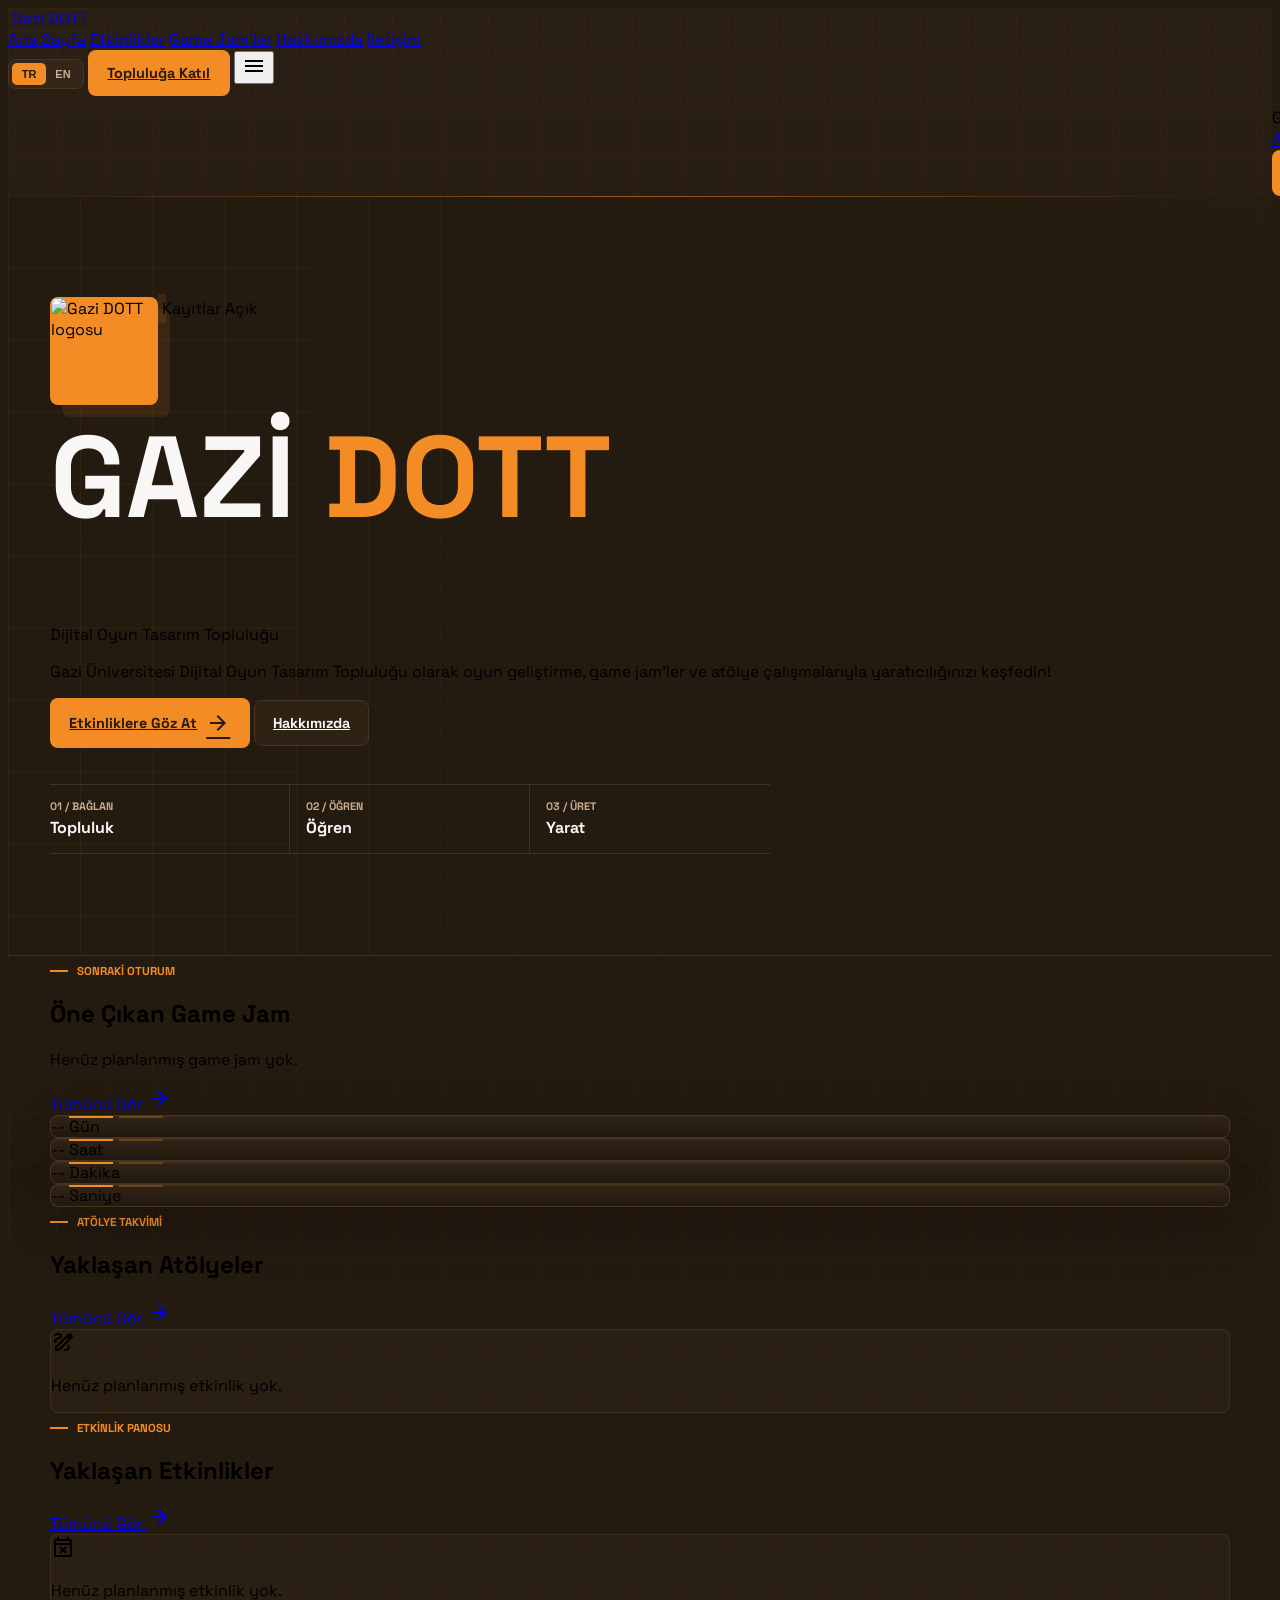
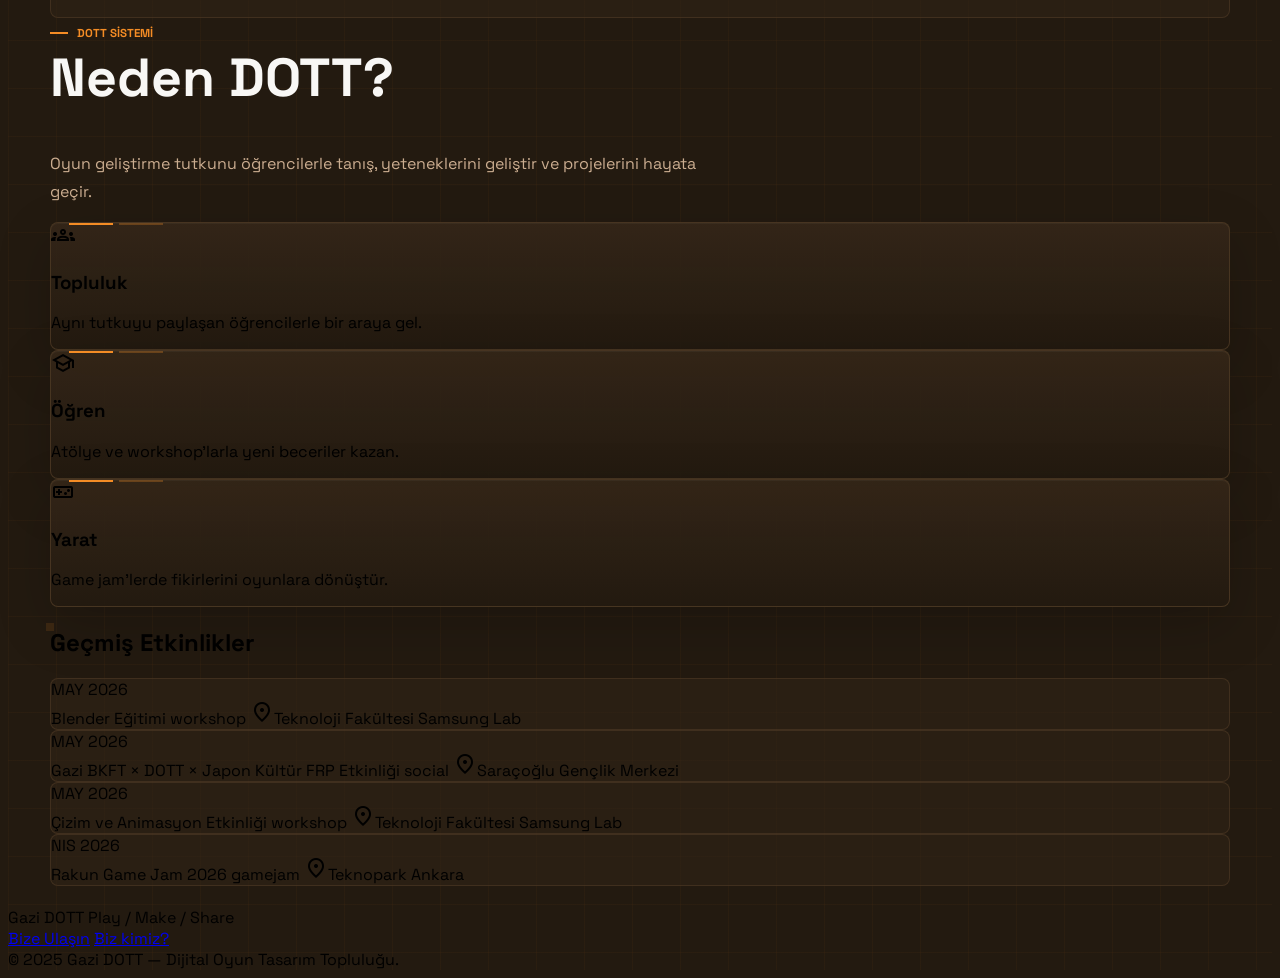
==== index.html @ a608ddb2 "Site tasarımını ve etkinlik yönetimini güncelle" ====
<!DOCTYPE html>
<html class="dark" lang="tr">

<head>
    <meta charset="utf-8" />
    <meta content="width=device-width, initial-scale=1.0" name="viewport" />
    <title>Gazi DOTT - Dijital Oyun Tasarımı Topluluğu</title>
    <meta name="description"
        content="Gazi Üniversitesi Dijital Oyun Tasarımı Topluluğu (DOTT) - Oyun geliştirme, game jam'ler ve atölye çalışmaları." />
    <link rel="canonical" href="https://gazidott.org/" />
    <script type="application/ld+json">
        {
            "@context": "https://schema.org",
            "@graph": [
                {
                    "@type": "Organization",
                    "@id": "https://gazidott.org/#organization",
                    "name": "Gazi DOTT",
                    "alternateName": "Gazi Üniversitesi Dijital Oyun Tasarımı Topluluğu",
                    "url": "https://gazidott.org/",
                    "logo": "https://gazidott.org/ClubLogo.jpeg",
                    "email": "gazidott@gmail.com",
                    "sameAs": [
                        "https://www.instagram.com/gazidott",
                        "https://www.linkedin.com/company/dottgazi"
                    ]
                },
                {
                    "@type": "WebSite",
                    "@id": "https://gazidott.org/#website",
                    "url": "https://gazidott.org/",
                    "name": "Gazi DOTT",
                    "inLanguage": "tr",
                    "publisher": {
                        "@id": "https://gazidott.org/#organization"
                    }
                }
            ]
        }
    </script>
    <script src="https://cdn.tailwindcss.com?plugins=forms,container-queries"></script>
    <link rel="preconnect" href="https://fonts.googleapis.com">
    <link rel="preconnect" href="https://fonts.gstatic.com" crossorigin>
    <link href="https://fonts.googleapis.com/css2?family=Space+Grotesk:wght@300;400;500;600;700&display=swap"
        rel="stylesheet" />
    <link href="https://fonts.googleapis.com/css2?family=Material+Symbols+Outlined:wght,FILL@100..700,0..1&display=swap"
        rel="stylesheet" />
    <link href="css/style.css" rel="stylesheet" />
    <script src="js/tailwind-config.js"></script>
</head>

<body class="flex min-h-screen flex-col overflow-x-hidden bg-background-dark text-white antialiased">
    <div id="navbar-placeholder"></div>

    <main class="site-main flex-grow">
        <section class="hero-stage" style="--hero-image: url('https://images.unsplash.com/photo-1550745165-9bc0b252726f?w=2070&q=85');">
            <div class="section-shell py-14 sm:py-20">
                <div class="max-w-5xl">
                    <div class="animate-fade-in-up flex items-center gap-5">
                        <span class="hero-mark">
                            <img src="ClubLogo.jpeg" alt="Gazi DOTT logosu" />
                        </span>
                        <span class="inline-flex items-center gap-2 rounded-lg border border-primary/30 bg-background-dark/70 px-3 py-2 text-xs font-bold text-primary backdrop-blur">
                            <span class="signal-dot" aria-hidden="true"></span>
                            <span data-i18n="home.hero.badge">Kayıtlar Açık</span>
                        </span>
                    </div>

                    <h1 class="hero-title animate-fade-in-up-delay-1">GAZİ <span>DOTT</span></h1>

                    <div class="mt-7 max-w-2xl animate-fade-in-up-delay-2">
                        <p class="text-sm font-bold uppercase text-primary sm:text-base">
                            <span data-i18n="home.hero.title">Dijital Oyun Tasarımı</span>
                            <span data-i18n="home.hero.subtitle">Topluluğu</span>
                        </p>
                        <p class="mt-3 text-base leading-7 text-text-muted sm:text-lg" data-i18n="home.hero.description">
                            Gazi Üniversitesi Dijital Oyun Tasarımı Topluluğu olarak oyun geliştirme, game jam'ler ve atölye çalışmalarıyla yaratıcılığınızı keşfedin!
                        </p>
                    </div>

                    <div class="mt-8 flex flex-col gap-3 animate-fade-in-up-delay-3 sm:flex-row">
                        <a href="events.html" class="command-button command-button-primary w-full sm:w-auto">
                            <span data-i18n="home.hero.cta">Etkinliklere Göz At</span>
                            <span class="material-symbols-outlined text-[18px]">arrow_forward</span>
                        </a>
                        <a href="about.html" class="command-button command-button-secondary w-full sm:w-auto"
                            data-i18n="home.hero.cta2">Hakkımızda</a>
                    </div>

                    <div class="metric-strip animate-fade-in-up-delay-3" aria-label="Topluluk odakları">
                        <div class="metric-item">
                            <span class="metric-label" data-i18n="label.connect">01 / Bağlan</span>
                            <span class="metric-value" data-i18n="home.reason.community">Topluluk</span>
                        </div>
                        <div class="metric-item">
                            <span class="metric-label" data-i18n="label.learn">02 / Öğren</span>
                            <span class="metric-value" data-i18n="home.reason.learn">Öğren</span>
                        </div>
                        <div class="metric-item">
                            <span class="metric-label" data-i18n="label.build">03 / Üret</span>
                            <span class="metric-value" data-i18n="home.reason.create">Yarat</span>
                        </div>
                    </div>
                </div>
            </div>
        </section>

        <section class="border-b border-border-dark bg-card-dark/20 py-14 sm:py-16">
            <div class="section-shell grid gap-9 lg:grid-cols-[minmax(0,0.8fr)_minmax(420px,1.2fr)] lg:items-center">
                <div>
                    <span class="section-kicker" data-i18n="label.nextSession">Sonraki Oturum</span>
                    <h2 class="mt-3 text-2xl font-bold text-white sm:text-3xl" data-i18n="home.featuredJam">Öne Çıkan Game Jam</h2>
                    <p id="countdown-title" class="mt-4 text-base font-bold text-primary"></p>
                    <p id="countdown-desc" class="mt-2 max-w-lg text-sm leading-6 text-text-muted"></p>
                    <a href="gamejams.html" class="mt-6 inline-flex items-center gap-2 text-sm font-bold text-primary transition-colors hover:text-white">
                        <span data-i18n="home.viewAll">Tümünü Gör</span>
                        <span class="material-symbols-outlined text-[17px]">arrow_forward</span>
                    </a>
                </div>

                <div id="countdown-timer" class="grid grid-cols-4 gap-2 sm:gap-3" aria-label="Game jam geri sayımı">
                    <div class="hud-panel countdown-glow flex aspect-square min-w-0 flex-col items-center justify-center p-2">
                        <span id="countdown-days" class="font-display text-2xl font-bold text-white sm:text-4xl">--</span>
                        <span class="mt-1 text-[9px] font-bold uppercase text-text-muted sm:text-xs" data-i18n="gamejams.days">Gün</span>
                    </div>
                    <div class="hud-panel countdown-glow flex aspect-square min-w-0 flex-col items-center justify-center p-2">
                        <span id="countdown-hours" class="font-display text-2xl font-bold text-white sm:text-4xl">--</span>
                        <span class="mt-1 text-[9px] font-bold uppercase text-text-muted sm:text-xs" data-i18n="gamejams.hours">Saat</span>
                    </div>
                    <div class="hud-panel countdown-glow flex aspect-square min-w-0 flex-col items-center justify-center p-2">
                        <span id="countdown-minutes" class="font-display text-2xl font-bold text-white sm:text-4xl">--</span>
                        <span class="mt-1 text-[9px] font-bold uppercase text-text-muted sm:text-xs" data-i18n="gamejams.minutes">Dakika</span>
                    </div>
                    <div class="hud-panel countdown-glow flex aspect-square min-w-0 flex-col items-center justify-center p-2">
                        <span id="countdown-seconds" class="font-display text-2xl font-bold text-primary sm:text-4xl">--</span>
                        <span class="mt-1 text-[9px] font-bold uppercase text-primary sm:text-xs" data-i18n="gamejams.seconds">Saniye</span>
                    </div>
                </div>
            </div>
        </section>

        <section class="py-16 sm:py-20">
            <div class="section-shell">
                <div class="mb-8 flex items-end justify-between gap-5">
                    <div>
                        <span class="section-kicker" data-i18n="label.workshopQueue">Atölye Takvimi</span>
                        <h2 class="mt-2 text-2xl font-bold text-white sm:text-3xl" data-i18n="home.upcomingWorkshops">Yaklaşan Atölyeler</h2>
                    </div>
                    <a href="events.html" class="hidden items-center gap-1 text-sm font-bold text-primary transition-colors hover:text-white sm:inline-flex">
                        <span data-i18n="home.viewAll">Tümünü Gör</span>
                        <span class="material-symbols-outlined text-[17px]">arrow_forward</span>
                    </a>
                </div>
                <div id="home-workshops" class="grid grid-cols-1 gap-5 lg:grid-cols-2"></div>
            </div>
        </section>

        <section class="border-y border-border-dark bg-card-dark/15 py-16 sm:py-20">
            <div class="section-shell">
                <div class="mb-8 flex items-end justify-between gap-5">
                    <div>
                        <span class="section-kicker" data-i18n="label.eventBoard">Etkinlik Panosu</span>
                        <h2 class="mt-2 text-2xl font-bold text-white sm:text-3xl" data-i18n="home.upcomingEvents">Yaklaşan Etkinlikler</h2>
                    </div>
                    <a href="events.html" class="hidden items-center gap-1 text-sm font-bold text-primary transition-colors hover:text-white sm:inline-flex">
                        <span data-i18n="home.viewAll">Tümünü Gör</span>
                        <span class="material-symbols-outlined text-[17px]">arrow_forward</span>
                    </a>
                </div>
                <div id="home-events" class="grid grid-cols-1 gap-5 md:grid-cols-2 lg:grid-cols-3"></div>
            </div>
        </section>

        <section class="py-16 sm:py-24">
            <div class="section-shell grid gap-10 lg:grid-cols-[minmax(260px,0.72fr)_minmax(0,1.28fr)] lg:items-start">
                <div class="lg:sticky lg:top-28">
                    <span class="section-kicker" data-i18n="label.dottProtocol">DOTT Sistemi</span>
                    <h2 class="section-title" data-i18n="home.whyJoin">Neden DOTT?</h2>
                    <p class="section-copy" data-i18n="home.whyJoin.desc">Oyun geliştirme tutkunu öğrencilerle tanış, yeteneklerini geliştir ve projelerini hayata geçir.</p>
                </div>

                <div class="grid gap-4">
                    <article class="hud-panel card-hover grid gap-5 p-6 sm:grid-cols-[54px_1fr] sm:items-start">
                        <span class="grid h-[54px] w-[54px] place-items-center rounded-lg border border-primary/25 bg-primary/10 text-primary">
                            <span class="material-symbols-outlined text-[27px]">groups</span>
                        </span>
                        <div>
                            <h3 class="text-lg font-bold text-white" data-i18n="home.reason.community">Topluluk</h3>
                            <p class="mt-2 text-sm leading-6 text-text-muted" data-i18n="home.reason.communityDesc">Aynı tutkuyu paylaşan öğrencilerle bir araya gel.</p>
                        </div>
                    </article>
                    <article class="hud-panel card-hover grid gap-5 p-6 sm:grid-cols-[54px_1fr] sm:items-start">
                        <span class="grid h-[54px] w-[54px] place-items-center rounded-lg border border-primary/25 bg-primary/10 text-primary">
                            <span class="material-symbols-outlined text-[27px]">school</span>
                        </span>
                        <div>
                            <h3 class="text-lg font-bold text-white" data-i18n="home.reason.learn">Öğren</h3>
                            <p class="mt-2 text-sm leading-6 text-text-muted" data-i18n="home.reason.learnDesc">Atölye ve workshop'larla yeni beceriler kazan.</p>
                        </div>
                    </article>
                    <article class="hud-panel card-hover grid gap-5 p-6 sm:grid-cols-[54px_1fr] sm:items-start">
                        <span class="grid h-[54px] w-[54px] place-items-center rounded-lg border border-primary/25 bg-primary/10 text-primary">
                            <span class="material-symbols-outlined text-[27px]">videogame_asset</span>
                        </span>
                        <div>
                            <h3 class="text-lg font-bold text-white" data-i18n="home.reason.create">Yarat</h3>
                            <p class="mt-2 text-sm leading-6 text-text-muted" data-i18n="home.reason.createDesc">Game jam'lerde fikirlerini oyunlara dönüştür.</p>
                        </div>
                    </article>
                </div>
            </div>
        </section>

        <section class="border-t border-border-dark py-14 sm:py-16">
            <div class="section-shell">
                <div class="mb-7 flex items-center gap-3">
                    <span class="signal-dot" aria-hidden="true"></span>
                    <h2 class="text-lg font-bold text-text-muted" data-i18n="home.pastEvents">Geçmiş Etkinlikler</h2>
                </div>
                <div id="home-past-events" class="space-y-3"></div>
            </div>
        </section>
    </main>

    <div id="footer-placeholder"></div>

    <script src="js/i18n.js"></script>
    <script src="js/common.js"></script>
    <script src="js/events.js"></script>
    <script src="js/countdown.js"></script>
    <script>
        document.addEventListener('DOMContentLoaded', async () => {
            await renderHomePage();
        });
    </script>
</body>

</html>
---- css/style.css ----
:root {
    --dott-primary: #f48c25;
    --dott-bg: #231a10;
    --dott-card: #342618;
    --dott-border: #493622;
    --dott-muted: #cbad90;
    --dott-light: #f8f7f5;
    --dott-radius: 8px;
}

* {
    box-sizing: border-box;
}

html {
    scroll-behavior: smooth;
    background: var(--dott-bg);
}

body {
    min-height: 100vh;
    overflow-x: hidden;
    font-family: "Space Grotesk", sans-serif;
    background-color: var(--dott-bg);
    background-image:
        linear-gradient(rgba(244, 140, 37, 0.035) 1px, transparent 1px),
        linear-gradient(90deg, rgba(244, 140, 37, 0.035) 1px, transparent 1px),
        linear-gradient(180deg, rgba(52, 38, 24, 0.42), rgba(35, 26, 16, 0.96) 34rem);
    background-size: 48px 48px, 48px 48px, 100% 100%;
}

body::before {
    position: fixed;
    inset: 0;
    z-index: -1;
    pointer-events: none;
    content: "";
    background-image: linear-gradient(rgba(248, 247, 245, 0.012) 50%, transparent 50%);
    background-size: 100% 4px;
}

::selection {
    color: var(--dott-bg);
    background: var(--dott-primary);
}

::-webkit-scrollbar {
    width: 8px;
}

::-webkit-scrollbar-track {
    background: var(--dott-bg);
}

::-webkit-scrollbar-thumb {
    background: var(--dott-border);
    border: 2px solid var(--dott-bg);
    border-radius: 4px;
}

::-webkit-scrollbar-thumb:hover {
    background: var(--dott-primary);
}

:where(a, button, input, textarea, select):focus-visible {
    outline: 2px solid var(--dott-primary);
    outline-offset: 3px;
}

/* Tailwind's larger radius utilities are normalized to the project geometry. */
.rounded-xl,
.rounded-2xl,
.rounded-3xl {
    border-radius: var(--dott-radius) !important;
}

.site-main {
    position: relative;
    isolation: isolate;
}

.site-main::before {
    position: absolute;
    top: 0;
    left: 50%;
    z-index: -1;
    width: min(100%, 1180px);
    height: 1px;
    content: "";
    background: linear-gradient(90deg, transparent, rgba(244, 140, 37, 0.55), transparent);
    transform: translateX(-50%);
}

.hud-panel {
    position: relative;
    overflow: hidden;
    border: 1px solid rgba(73, 54, 34, 0.95);
    border-radius: var(--dott-radius);
    background: linear-gradient(180deg, rgba(52, 38, 24, 0.94), rgba(35, 26, 16, 0.9));
    box-shadow: inset 0 1px rgba(248, 247, 245, 0.035), 0 18px 55px rgba(0, 0, 0, 0.18);
}

.hud-panel::before {
    position: absolute;
    top: 0;
    left: 18px;
    width: 44px;
    height: 2px;
    content: "";
    background: var(--dott-primary);
    box-shadow: 50px 0 rgba(244, 140, 37, 0.28);
}

.hud-panel-muted {
    border: 1px solid rgba(73, 54, 34, 0.75);
    border-radius: var(--dott-radius);
    background: rgba(52, 38, 24, 0.46);
}

.section-shell {
    width: min(100% - 2rem, 1180px);
    margin-inline: auto;
}

.section-kicker {
    display: inline-flex;
    align-items: center;
    gap: 0.55rem;
    color: var(--dott-primary);
    font-size: 0.72rem;
    font-weight: 700;
    letter-spacing: 0;
    text-transform: uppercase;
}

.section-kicker::before {
    width: 18px;
    height: 2px;
    content: "";
    background: currentColor;
}

.section-title {
    max-width: 780px;
    margin-top: 0.65rem;
    color: var(--dott-light);
    font-size: clamp(1.85rem, 5vw, 3.35rem);
    font-weight: 800;
    line-height: 1.02;
    letter-spacing: 0;
}

.section-copy {
    max-width: 660px;
    margin-top: 1rem;
    color: var(--dott-muted);
    font-size: 1rem;
    line-height: 1.75;
}

.page-hero {
    position: relative;
    overflow: hidden;
    border-bottom: 1px solid rgba(73, 54, 34, 0.8);
}

.page-hero::after {
    position: absolute;
    right: max(1rem, calc((100vw - 1180px) / 2));
    bottom: 0;
    width: min(34vw, 390px);
    height: 1px;
    content: "";
    background: var(--dott-primary);
}

.hero-stage {
    position: relative;
    min-height: min(760px, calc(100vh - 72px));
    display: grid;
    align-items: center;
    overflow: hidden;
    border-bottom: 1px solid rgba(73, 54, 34, 0.8);
}

.hero-stage::before {
    position: absolute;
    inset: 0;
    z-index: -2;
    content: "";
    background:
        linear-gradient(90deg, rgba(35, 26, 16, 0.98) 0%, rgba(35, 26, 16, 0.86) 48%, rgba(35, 26, 16, 0.48) 100%),
        var(--hero-image, none) center 38% / cover no-repeat;
}

.hero-stage::after {
    position: absolute;
    inset: 0;
    z-index: -1;
    pointer-events: none;
    content: "";
    background:
        linear-gradient(90deg, rgba(244, 140, 37, 0.075) 1px, transparent 1px),
        linear-gradient(rgba(244, 140, 37, 0.075) 1px, transparent 1px);
    background-size: 72px 72px;
    -webkit-mask-image: linear-gradient(90deg, black, transparent 80%);
    mask-image: linear-gradient(90deg, black, transparent 80%);
}

.hero-mark {
    display: inline-grid;
    width: clamp(72px, 9vw, 108px);
    aspect-ratio: 1;
    place-items: center;
    overflow: hidden;
    border: 1px solid rgba(244, 140, 37, 0.5);
    border-radius: var(--dott-radius);
    background: var(--dott-primary);
    box-shadow: 12px 12px 0 rgba(244, 140, 37, 0.11);
}

.hero-mark img {
    width: 100%;
    height: 100%;
    object-fit: cover;
}

.hero-title {
    max-width: 920px;
    margin-top: 1.35rem;
    color: var(--dott-light);
    font-size: clamp(3rem, 9vw, 7.7rem);
    font-weight: 800;
    line-height: 0.88;
    letter-spacing: 0;
}

.hero-title span {
    color: var(--dott-primary);
}

.command-button {
    display: inline-flex;
    min-height: 46px;
    align-items: center;
    justify-content: center;
    gap: 0.55rem;
    padding: 0.75rem 1.15rem;
    border: 1px solid transparent;
    border-radius: var(--dott-radius);
    font-size: 0.9rem;
    font-weight: 700;
    transition: transform 180ms ease, border-color 180ms ease, color 180ms ease, background-color 180ms ease;
}

.command-button:hover {
    transform: translateY(-2px);
}

.command-button-primary {
    color: var(--dott-bg);
    background: var(--dott-primary);
}

.command-button-primary:hover {
    background: var(--dott-light);
}

.command-button-secondary {
    color: var(--dott-light);
    border-color: var(--dott-border);
    background: rgba(52, 38, 24, 0.72);
}

.command-button-secondary:hover {
    color: var(--dott-primary);
    border-color: rgba(244, 140, 37, 0.52);
}

.signal-dot {
    width: 7px;
    height: 7px;
    flex: 0 0 auto;
    border-radius: 999px;
    background: var(--dott-primary);
    box-shadow: 0 0 0 4px rgba(244, 140, 37, 0.12);
}

.metric-strip {
    display: grid;
    max-width: 720px;
    grid-template-columns: repeat(3, minmax(0, 1fr));
    margin-top: 2.25rem;
    border-block: 1px solid rgba(73, 54, 34, 0.88);
}

.metric-item {
    min-width: 0;
    padding: 0.9rem 1rem;
    border-right: 1px solid rgba(73, 54, 34, 0.88);
}

.metric-item:first-child {
    padding-left: 0;
}

.metric-item:last-child {
    border-right: 0;
}

.metric-label {
    display: block;
    color: var(--dott-muted);
    font-size: 0.68rem;
    font-weight: 700;
    text-transform: uppercase;
}

.metric-value {
    display: block;
    margin-top: 0.25rem;
    overflow-wrap: anywhere;
    color: var(--dott-light);
    font-size: clamp(0.84rem, 2vw, 1rem);
    font-weight: 700;
}

.card-hover {
    transition: transform 220ms ease, box-shadow 220ms ease, border-color 220ms ease;
}

.card-hover:hover {
    border-color: rgba(244, 140, 37, 0.55);
    box-shadow: inset 0 1px rgba(248, 247, 245, 0.04), 0 24px 62px rgba(0, 0, 0, 0.28);
    transform: translateY(-5px);
}

.image-zoom img {
    transition: transform 500ms cubic-bezier(0.2, 0.7, 0.2, 1);
}

.image-zoom:hover img {
    transform: scale(1.045);
}

@keyframes fadeInUp {
    from {
        opacity: 0;
        transform: translateY(18px);
    }
    to {
        opacity: 1;
        transform: translateY(0);
    }
}

.animate-fade-in-up {
    animation: fadeInUp 650ms cubic-bezier(0.2, 0.7, 0.2, 1) both;
}

.animate-fade-in-up-delay-1 {
    animation: fadeInUp 650ms 100ms cubic-bezier(0.2, 0.7, 0.2, 1) both;
}

.animate-fade-in-up-delay-2 {
    animation: fadeInUp 650ms 200ms cubic-bezier(0.2, 0.7, 0.2, 1) both;
}

.animate-fade-in-up-delay-3 {
    animation: fadeInUp 650ms 300ms cubic-bezier(0.2, 0.7, 0.2, 1) both;
}

@keyframes pulseGlow {
    0%, 100% {
        box-shadow: 0 0 0 1px rgba(244, 140, 37, 0.18), 0 0 8px rgba(244, 140, 37, 0.1);
    }
    50% {
        box-shadow: 0 0 0 1px rgba(244, 140, 37, 0.42), 0 0 24px rgba(244, 140, 37, 0.22);
    }
}

.countdown-glow {
    animation: pulseGlow 2.4s ease-in-out infinite;
}

#mobile-menu-overlay {
    transition: opacity 220ms ease;
}

#mobile-menu-overlay.hidden {
    opacity: 0;
    pointer-events: none;
}

#mobile-menu-panel {
    transition: transform 280ms cubic-bezier(0.2, 0.7, 0.2, 1);
}

#mobile-menu-panel.translate-x-full {
    transform: translateX(100%);
}

.lang-switch {
    position: relative;
    display: inline-flex;
    align-items: center;
    padding: 3px;
    border: 1px solid var(--dott-border);
    border-radius: var(--dott-radius);
    background: var(--dott-card);
    cursor: pointer;
}

.lang-switch button {
    min-width: 34px;
    padding: 5px 8px;
    border: 0;
    border-radius: 5px;
    color: var(--dott-muted);
    background: transparent;
    font-size: 11px;
    font-weight: 700;
    cursor: pointer;
    transition: color 160ms ease, background-color 160ms ease;
}

.lang-switch button.active {
    color: var(--dott-bg);
    background: var(--dott-primary);
}

.admin-login-overlay {
    backdrop-filter: blur(8px);
}

.toast {
    position: fixed;
    right: 24px;
    bottom: 24px;
    z-index: 9999;
    max-width: calc(100vw - 32px);
    padding: 12px 24px;
    border: 1px solid var(--dott-border);
    border-radius: var(--dott-radius);
    color: white;
    background: var(--dott-card);
    font-size: 14px;
    font-weight: 500;
    opacity: 0;
    transform: translateY(100px);
    transition: opacity 220ms ease, transform 220ms ease;
}

.toast.show {
    opacity: 1;
    transform: translateY(0);
}

.toast.success {
    border-color: #22c55e;
}

.toast.error {
    border-color: #ef4444;
}

.admin-tabs-scroll {
    overflow-x: auto;
    -webkit-overflow-scrolling: touch;
    scrollbar-width: none;
    -ms-overflow-style: none;
}

.admin-tabs-scroll::-webkit-scrollbar,
.no-scrollbar::-webkit-scrollbar {
    display: none;
}

.no-scrollbar {
    scrollbar-width: none;
    -ms-overflow-style: none;
}

@keyframes shimmer {
    0% { background-position: -200% 0; }
    100% { background-position: 200% 0; }
}

.skeleton {
    border-radius: var(--dott-radius);
    background: linear-gradient(90deg, var(--dott-card) 25%, var(--dott-border) 50%, var(--dott-card) 75%);
    background-size: 200% 100%;
    animation: shimmer 1.5s infinite;
}

@media (max-width: 640px) {
    .hero-stage {
        min-height: calc(100svh - 120px);
    }

    .hero-stage::before {
        background:
            linear-gradient(180deg, rgba(35, 26, 16, 0.74), rgba(35, 26, 16, 0.96) 62%),
            var(--hero-image, none) 58% center / cover no-repeat;
    }

    .hero-stage::after {
        -webkit-mask-image: linear-gradient(180deg, black, transparent 72%);
        mask-image: linear-gradient(180deg, black, transparent 72%);
    }

    .hero-title {
        font-size: clamp(2.9rem, 17vw, 5.4rem);
    }

    .metric-item {
        padding-inline: 0.65rem;
    }

    .metric-label {
        font-size: 0.58rem;
    }

    .toast {
        right: auto;
        left: 50%;
        transform: translateX(-50%) translateY(100px);
    }

    .toast.show {
        transform: translateX(-50%) translateY(0);
    }

    button,
    a,
    .filter-btn,
    .admin-tab-btn,
    .category-card {
        -webkit-tap-highlight-color: transparent;
    }
}

@media (prefers-reduced-motion: reduce) {
    html {
        scroll-behavior: auto;
    }

    *,
    *::before,
    *::after {
        scroll-behavior: auto !important;
        animation-delay: 0ms !important;
        animation-duration: 0.01ms !important;
        animation-iteration-count: 1 !important;
        transition-duration: 0.01ms !important;
    }
}
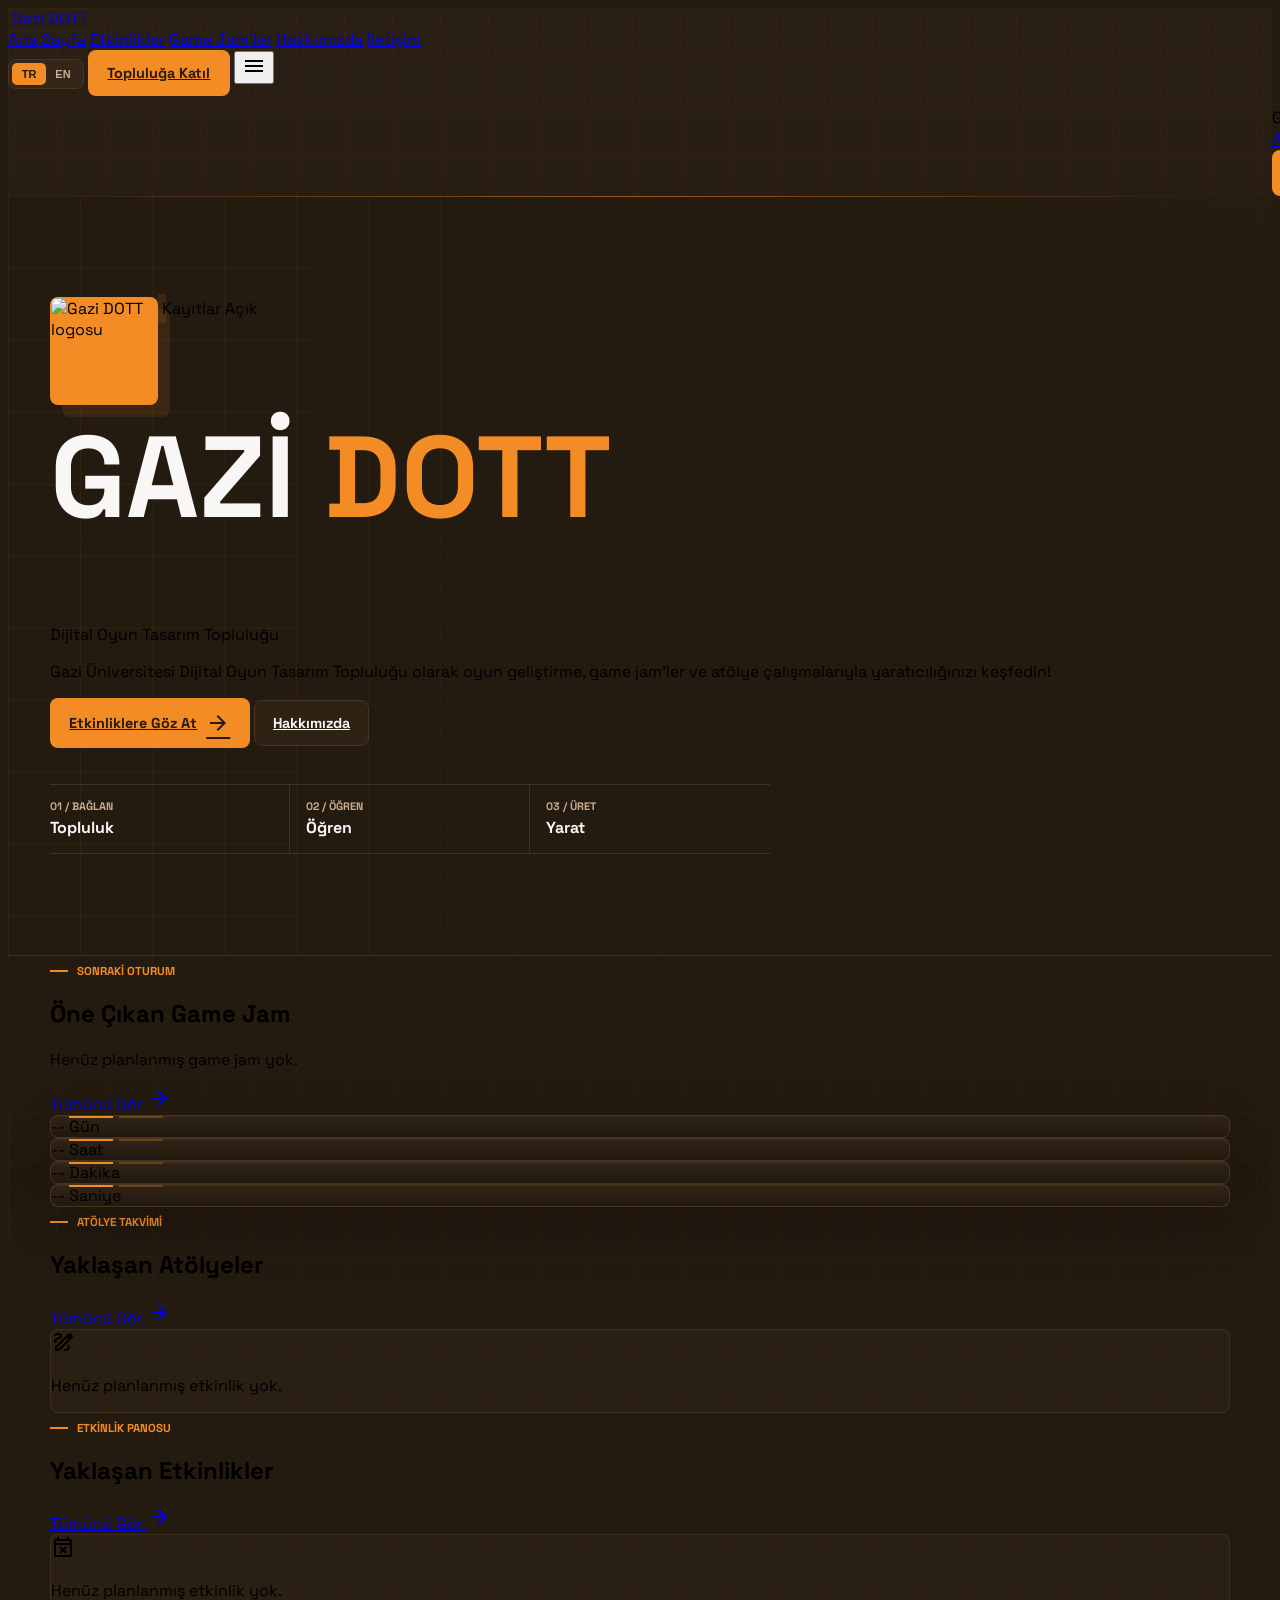
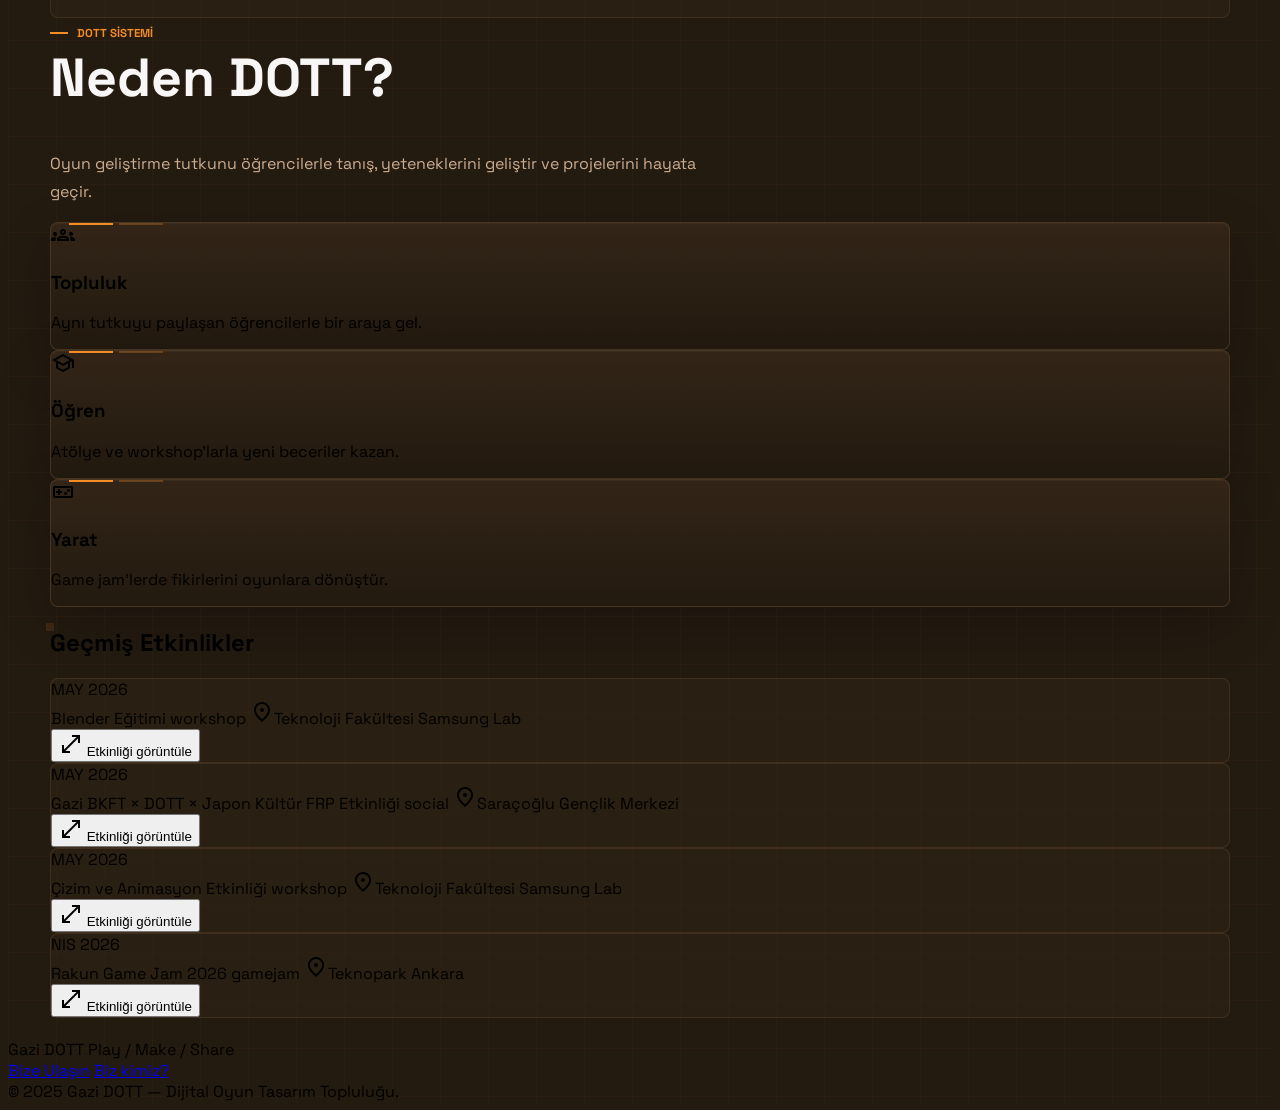
==== commit f3ec24d7: "Site faviconunu ekle" ====
--- a/index.html
+++ b/index.html
@@ -4,6 +4,7 @@
 <head>
     <meta charset="utf-8" />
     <meta content="width=device-width, initial-scale=1.0" name="viewport" />
+    <link rel="icon" type="image/jpeg" sizes="640x640" href="ClubLogo.jpeg" />
     <title>Gazi DOTT - Dijital Oyun Tasarımı Topluluğu</title>
     <meta name="description"
         content="Gazi Üniversitesi Dijital Oyun Tasarımı Topluluğu (DOTT) - Oyun geliştirme, game jam'ler ve atölye çalışmaları." />
--- a/css/style.css
+++ b/css/style.css
@@ -341,6 +341,419 @@
 
 .image-zoom:hover img {
     transform: scale(1.045);
+}
+
+.event-card-trigger {
+    cursor: pointer;
+}
+
+.event-card-trigger:focus-visible {
+    outline: 2px solid var(--dott-primary);
+    outline-offset: 4px;
+}
+
+.event-card-trigger .event-detail-open-button,
+.event-card-trigger a {
+    position: relative;
+    z-index: 2;
+}
+
+body.event-detail-open {
+    overflow: hidden;
+}
+
+.event-detail-modal {
+    position: fixed;
+    inset: 0;
+    z-index: 200;
+    display: grid;
+    place-items: center;
+    padding: 24px;
+    visibility: hidden;
+    opacity: 0;
+    transition: visibility 220ms ease, opacity 220ms ease;
+}
+
+.event-detail-modal[hidden] {
+    display: none;
+}
+
+.event-detail-modal.is-open {
+    visibility: visible;
+    opacity: 1;
+}
+
+.event-detail-backdrop {
+    position: absolute;
+    inset: 0;
+    background: rgba(12, 8, 5, 0.86);
+    backdrop-filter: blur(10px);
+}
+
+.event-detail-dialog {
+    position: relative;
+    width: min(1120px, 100%);
+    height: min(760px, calc(100dvh - 48px));
+    overflow: hidden;
+    border: 1px solid rgba(244, 140, 37, 0.45);
+    border-radius: var(--dott-radius);
+    color: var(--dott-light);
+    background: var(--dott-card);
+    box-shadow: 0 30px 90px rgba(0, 0, 0, 0.58);
+    transform: translateY(18px) scale(0.985);
+    transition: transform 260ms cubic-bezier(0.2, 0.7, 0.2, 1);
+}
+
+.event-detail-modal.is-open .event-detail-dialog {
+    transform: translateY(0) scale(1);
+}
+
+.event-detail-dialog > [data-event-detail-content] {
+    height: 100%;
+}
+
+.event-detail-close {
+    position: absolute;
+    top: 14px;
+    right: 14px;
+    z-index: 4;
+    display: grid;
+    width: 42px;
+    height: 42px;
+    place-items: center;
+    border: 1px solid var(--dott-border);
+    border-radius: var(--dott-radius);
+    color: var(--dott-light);
+    background: rgba(35, 26, 16, 0.94);
+    cursor: pointer;
+    transition: color 160ms ease, border-color 160ms ease, background-color 160ms ease;
+}
+
+.event-detail-close:hover {
+    border-color: var(--dott-primary);
+    color: var(--dott-bg);
+    background: var(--dott-primary);
+}
+
+.event-detail-layout {
+    display: grid;
+    grid-template-columns: minmax(300px, 0.88fr) minmax(420px, 1.12fr);
+    height: 100%;
+}
+
+.event-detail-media {
+    position: relative;
+    display: grid;
+    min-width: 0;
+    height: 100%;
+    margin: 0;
+    padding: 50px 22px 22px;
+    place-items: center;
+    overflow: hidden;
+    border-right: 1px solid var(--dott-border);
+    background: var(--dott-bg);
+}
+
+.event-detail-media::after {
+    position: absolute;
+    inset: 12px;
+    pointer-events: none;
+    border: 1px solid rgba(73, 54, 34, 0.65);
+    border-radius: 5px;
+    content: "";
+}
+
+.event-detail-media figcaption {
+    position: absolute;
+    top: 20px;
+    left: 22px;
+    z-index: 2;
+    color: var(--dott-primary);
+    font-size: 0.68rem;
+    font-weight: 700;
+    letter-spacing: 0;
+    text-transform: uppercase;
+}
+
+.event-detail-media img {
+    position: relative;
+    z-index: 1;
+    display: block;
+    width: 100%;
+    height: 100%;
+    object-fit: contain;
+    object-position: center;
+}
+
+.event-detail-content {
+    min-width: 0;
+    height: 100%;
+    padding: 54px clamp(24px, 4vw, 48px) 42px;
+    overflow-y: auto;
+    overscroll-behavior: contain;
+    scrollbar-gutter: stable;
+}
+
+.event-detail-header {
+    padding-right: 42px;
+}
+
+.event-detail-category {
+    display: flex;
+    margin-bottom: 16px;
+}
+
+.event-detail-header h2 {
+    max-width: 700px;
+    margin: 0;
+    color: var(--dott-light);
+    font-size: clamp(1.65rem, 3.5vw, 2.65rem);
+    font-weight: 800;
+    line-height: 1.08;
+    letter-spacing: 0;
+    overflow-wrap: anywhere;
+}
+
+.event-detail-location {
+    display: flex;
+    align-items: flex-start;
+    gap: 12px;
+    margin-top: 24px;
+    padding-left: 14px;
+    border-left: 2px solid var(--dott-primary);
+}
+
+.event-detail-location > .material-symbols-outlined {
+    margin-top: 2px;
+    color: var(--dott-primary);
+    font-size: 21px;
+}
+
+.event-detail-location div {
+    min-width: 0;
+}
+
+.event-detail-location span:not(.material-symbols-outlined) {
+    display: block;
+    margin-bottom: 3px;
+    color: var(--dott-muted);
+    font-size: 0.68rem;
+    font-weight: 700;
+    text-transform: uppercase;
+}
+
+.event-detail-location strong {
+    display: block;
+    color: var(--dott-light);
+    font-size: 0.9rem;
+    line-height: 1.45;
+    overflow-wrap: anywhere;
+}
+
+.event-detail-section {
+    margin-top: 34px;
+    padding-top: 24px;
+    border-top: 1px solid var(--dott-border);
+}
+
+.event-detail-section-heading {
+    display: flex;
+    align-items: center;
+    gap: 9px;
+    margin-bottom: 17px;
+}
+
+.event-detail-section-heading .material-symbols-outlined {
+    color: var(--dott-primary);
+    font-size: 19px;
+}
+
+.event-detail-section-heading h3 {
+    margin: 0;
+    color: var(--dott-light);
+    font-size: 0.78rem;
+    font-weight: 800;
+    letter-spacing: 0;
+    text-transform: uppercase;
+}
+
+.event-detail-description {
+    margin: 0;
+    color: var(--dott-muted);
+    font-size: 0.96rem;
+    line-height: 1.8;
+}
+
+.event-detail-schedule {
+    border-bottom: 1px solid rgba(73, 54, 34, 0.72);
+}
+
+.event-detail-session {
+    display: grid;
+    grid-template-columns: 38px minmax(0, 1fr) auto;
+    align-items: center;
+    gap: 14px;
+    padding: 14px 0;
+    border-top: 1px solid rgba(73, 54, 34, 0.72);
+}
+
+.event-detail-session-index {
+    display: grid;
+    width: 34px;
+    height: 34px;
+    place-items: center;
+    border: 1px solid var(--dott-border);
+    border-radius: 5px;
+    color: var(--dott-primary);
+    background: var(--dott-bg);
+    font-family: ui-monospace, SFMono-Regular, Menlo, Monaco, Consolas, monospace;
+    font-size: 0.72rem;
+    font-weight: 700;
+}
+
+.event-detail-session-copy {
+    min-width: 0;
+}
+
+.event-detail-session-copy strong,
+.event-detail-session-copy time,
+.event-detail-session-copy span {
+    display: block;
+}
+
+.event-detail-session-copy strong {
+    margin-bottom: 2px;
+    color: var(--dott-light);
+    font-size: 0.87rem;
+}
+
+.event-detail-session-copy time {
+    color: var(--dott-muted);
+    font-size: 0.82rem;
+    line-height: 1.45;
+}
+
+.event-detail-session-copy span {
+    color: rgba(203, 173, 144, 0.68);
+    font-size: 0.72rem;
+    text-transform: capitalize;
+}
+
+.event-detail-session-time {
+    display: inline-flex;
+    align-items: center;
+    gap: 5px;
+    color: var(--dott-primary);
+    font-size: 0.84rem;
+    font-weight: 800;
+}
+
+.event-detail-session-time .material-symbols-outlined {
+    font-size: 17px;
+}
+
+.event-detail-action-list {
+    display: flex;
+    flex-wrap: wrap;
+    gap: 10px;
+}
+
+.event-detail-action {
+    display: inline-flex;
+    min-height: 42px;
+    align-items: center;
+    justify-content: center;
+    gap: 7px;
+    padding: 8px 14px;
+    border: 1px solid var(--dott-primary);
+    border-radius: var(--dott-radius);
+    color: var(--dott-bg);
+    background: var(--dott-primary);
+    font-size: 0.82rem;
+    font-weight: 800;
+    transition: color 160ms ease, background-color 160ms ease;
+}
+
+.event-detail-action:hover {
+    color: var(--dott-primary);
+    background: transparent;
+}
+
+@media (max-width: 800px) {
+    .event-detail-modal {
+        padding: 8px;
+    }
+
+    .event-detail-dialog {
+        width: 100%;
+        height: calc(100dvh - 16px);
+    }
+
+    .event-detail-dialog > [data-event-detail-content] {
+        overflow-y: auto;
+        overscroll-behavior: contain;
+    }
+
+    .event-detail-layout {
+        display: block;
+        height: auto;
+        min-height: 100%;
+    }
+
+    .event-detail-media {
+        display: block;
+        height: auto;
+        padding: 44px 16px 14px;
+        border-right: 0;
+        border-bottom: 1px solid var(--dott-border);
+    }
+
+    .event-detail-media::after {
+        inset: 8px;
+    }
+
+    .event-detail-media figcaption {
+        top: 16px;
+        left: 16px;
+    }
+
+    .event-detail-media img {
+        width: 100%;
+        height: auto;
+        max-height: none;
+    }
+
+    .event-detail-content {
+        height: auto;
+        padding: 28px 20px 32px;
+        overflow: visible;
+        scrollbar-gutter: auto;
+    }
+
+    .event-detail-header {
+        padding-right: 38px;
+    }
+
+    .event-detail-header h2 {
+        font-size: clamp(1.45rem, 7vw, 2rem);
+    }
+}
+
+@media (max-width: 460px) {
+    .event-detail-session {
+        grid-template-columns: 34px minmax(0, 1fr);
+        gap: 11px;
+    }
+
+    .event-detail-session-time {
+        grid-column: 2;
+        margin-top: -5px;
+    }
+
+    .event-detail-action-list,
+    .event-detail-action {
+        width: 100%;
+    }
 }
 
 @keyframes fadeInUp {
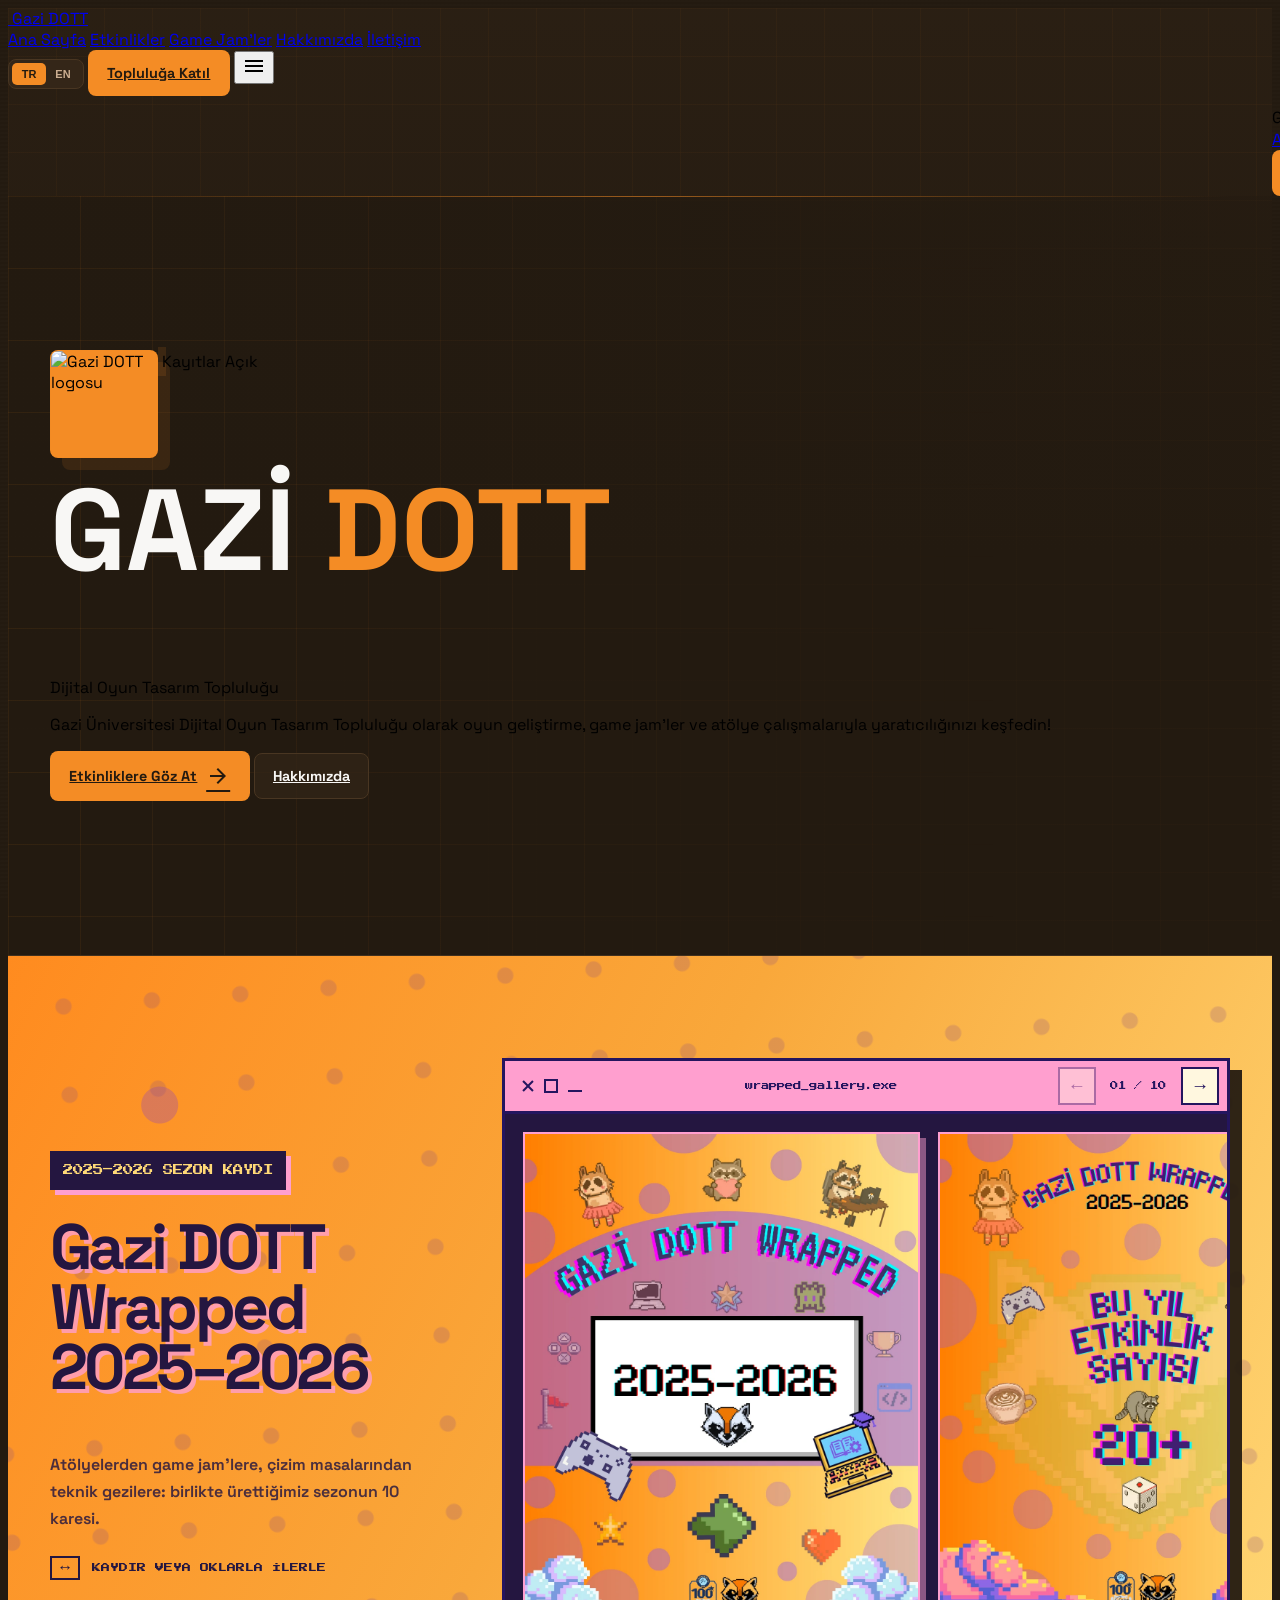
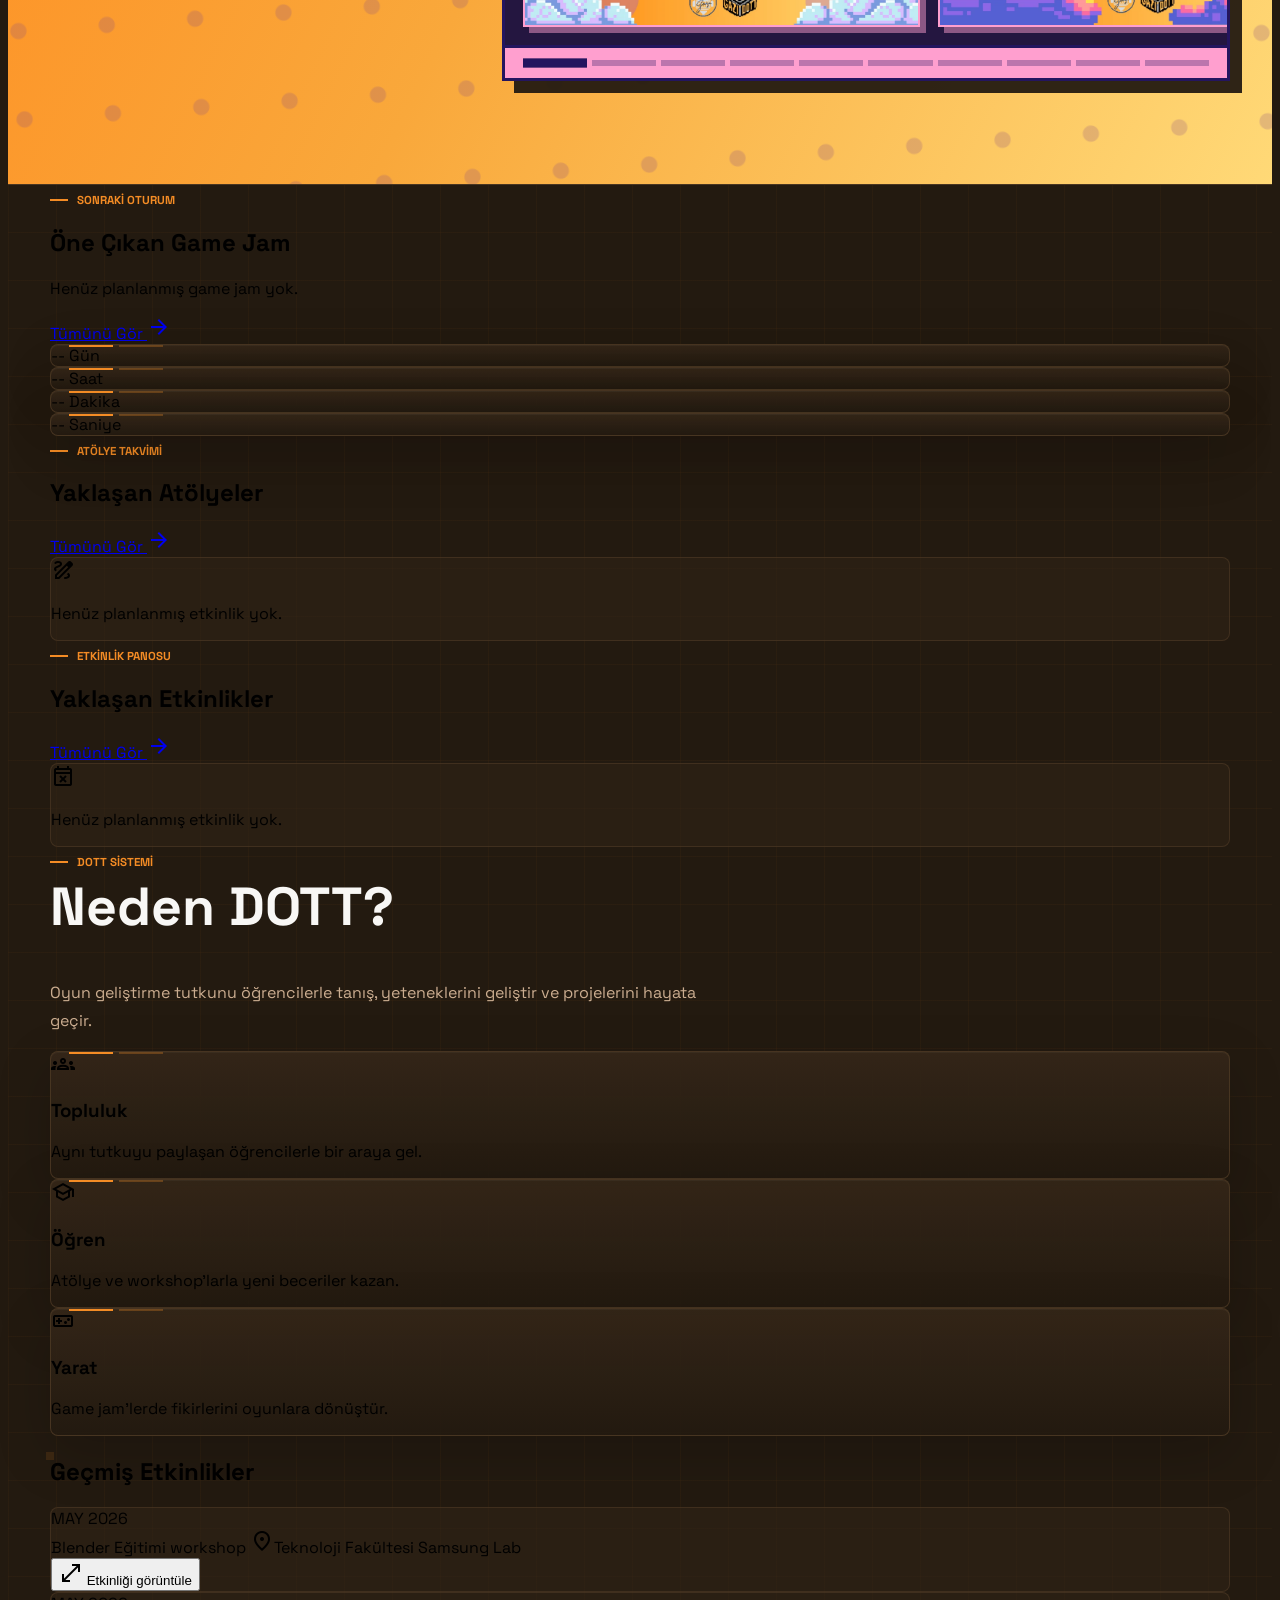
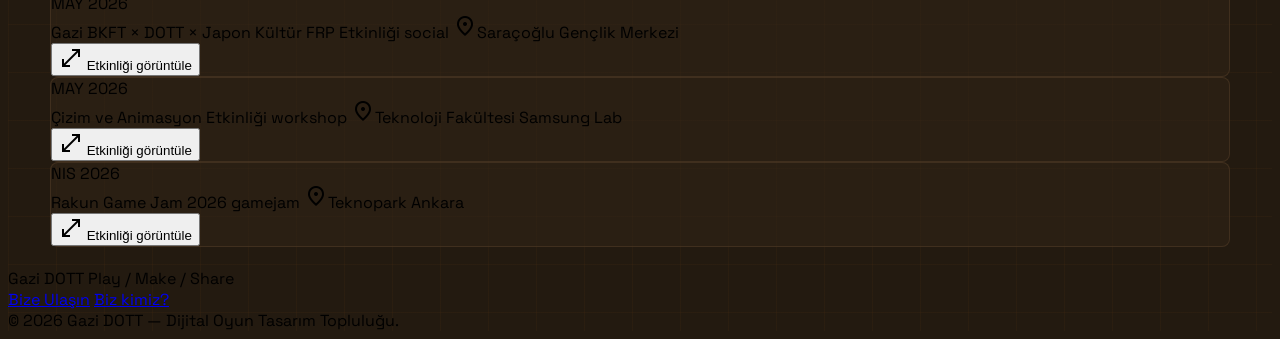
==== commit 17892bf5: "Gazi DOTT Wrapped bölümünü ekle" ====
--- a/index.html
+++ b/index.html
@@ -42,7 +42,7 @@
     <script src="https://cdn.tailwindcss.com?plugins=forms,container-queries"></script>
     <link rel="preconnect" href="https://fonts.googleapis.com">
     <link rel="preconnect" href="https://fonts.gstatic.com" crossorigin>
-    <link href="https://fonts.googleapis.com/css2?family=Space+Grotesk:wght@300;400;500;600;700&display=swap"
+    <link href="https://fonts.googleapis.com/css2?family=Press+Start+2P&family=Space+Grotesk:wght@300;400;500;600;700&display=swap"
         rel="stylesheet" />
     <link href="https://fonts.googleapis.com/css2?family=Material+Symbols+Outlined:wght,FILL@100..700,0..1&display=swap"
         rel="stylesheet" />
@@ -87,20 +87,106 @@
                         <a href="about.html" class="command-button command-button-secondary w-full sm:w-auto"
                             data-i18n="home.hero.cta2">Hakkımızda</a>
                     </div>
-
-                    <div class="metric-strip animate-fade-in-up-delay-3" aria-label="Topluluk odakları">
-                        <div class="metric-item">
-                            <span class="metric-label" data-i18n="label.connect">01 / Bağlan</span>
-                            <span class="metric-value" data-i18n="home.reason.community">Topluluk</span>
-                        </div>
-                        <div class="metric-item">
-                            <span class="metric-label" data-i18n="label.learn">02 / Öğren</span>
-                            <span class="metric-value" data-i18n="home.reason.learn">Öğren</span>
-                        </div>
-                        <div class="metric-item">
-                            <span class="metric-label" data-i18n="label.build">03 / Üret</span>
-                            <span class="metric-value" data-i18n="home.reason.create">Yarat</span>
-                        </div>
+                </div>
+            </div>
+        </section>
+
+        <section class="wrapped-section" aria-labelledby="wrapped-title">
+            <div class="section-shell wrapped-layout">
+                <div class="wrapped-intro">
+                    <span class="wrapped-kicker" data-i18n="home.wrapped.kicker">2025–2026 Sezon Kaydı</span>
+                    <h2 id="wrapped-title" class="wrapped-heading">
+                        <span data-i18n="home.wrapped.name">Gazi DOTT Wrapped</span>
+                        <span class="wrapped-year">2025–2026</span>
+                    </h2>
+                    <p class="wrapped-description" data-i18n="home.wrapped.description">Atölyelerden game jam'lere, çizim masalarından teknik gezilere: birlikte ürettiğimiz sezonun 10 karesi.</p>
+                    <p class="wrapped-hint">
+                        <span class="wrapped-hint-icon" aria-hidden="true">↔</span>
+                        <span data-i18n="home.wrapped.hint">Kaydır veya oklarla ilerle</span>
+                    </p>
+                </div>
+
+                <div class="wrapped-window">
+                    <div class="wrapped-window-bar">
+                        <div class="wrapped-window-icons" aria-hidden="true">
+                            <span class="wrapped-window-icon wrapped-window-close"></span>
+                            <span class="wrapped-window-icon wrapped-window-maximize"></span>
+                            <span class="wrapped-window-icon wrapped-window-minimize"></span>
+                        </div>
+                        <span class="wrapped-window-title">wrapped_gallery.exe</span>
+                        <div class="wrapped-controls">
+                            <button id="wrapped-prev" class="wrapped-control" type="button"
+                                aria-controls="wrapped-carousel" aria-label="Önceki görsel"
+                                data-i18n-aria-label="home.wrapped.previous">
+                                <span aria-hidden="true">←</span>
+                            </button>
+                            <output id="wrapped-counter" class="wrapped-counter" aria-live="polite">01 / 10</output>
+                            <button id="wrapped-next" class="wrapped-control" type="button"
+                                aria-controls="wrapped-carousel" aria-label="Sonraki görsel"
+                                data-i18n-aria-label="home.wrapped.next">
+                                <span aria-hidden="true">→</span>
+                            </button>
+                        </div>
+                    </div>
+
+                    <ol id="wrapped-carousel" class="wrapped-carousel" tabindex="0" role="region"
+                        aria-roledescription="carousel"
+                        aria-label="Gazi DOTT 2025–2026 sezon özeti galerisi"
+                        data-i18n-aria-label="home.wrapped.galleryLabel">
+                        <li class="wrapped-slide" aria-label="1 / 10">
+                            <img src="assets/wrapped-2025-2026/1.webp" width="1080" height="1350" loading="lazy" decoding="async"
+                                alt="Gazi DOTT Wrapped 2025–2026 kapak görseli" />
+                        </li>
+                        <li class="wrapped-slide" aria-label="2 / 10">
+                            <img src="assets/wrapped-2025-2026/2.webp" width="1080" height="1350" loading="lazy" decoding="async"
+                                alt="Bir yılda 20'den fazla etkinlik düzenlendiğini anlatan Wrapped görseli" />
+                        </li>
+                        <li class="wrapped-slide" aria-label="3 / 10">
+                            <img src="assets/wrapped-2025-2026/3.webp" width="1080" height="1350" loading="lazy" decoding="async"
+                                alt="En yüksek katılımlı Rakun Jam etkinliğinin fotoğrafları" />
+                        </li>
+                        <li class="wrapped-slide" aria-label="4 / 10">
+                            <img src="assets/wrapped-2025-2026/4.webp" width="1080" height="1350" loading="lazy" decoding="async"
+                                alt="Tea and Talk etkinliklerinden topluluk fotoğrafları" />
+                        </li>
+                        <li class="wrapped-slide" aria-label="5 / 10">
+                            <img src="assets/wrapped-2025-2026/5.webp" width="1080" height="1350" loading="lazy" decoding="async"
+                                alt="Draw and Talk etkinliğinden çizim ve topluluk fotoğrafları" />
+                        </li>
+                        <li class="wrapped-slide" aria-label="6 / 10">
+                            <img src="assets/wrapped-2025-2026/6.webp" width="1080" height="1350" loading="lazy" decoding="async"
+                                alt="Godot, Unity ve Blender eğitimlerinden fotoğraflar" />
+                        </li>
+                        <li class="wrapped-slide" aria-label="7 / 10">
+                            <img src="assets/wrapped-2025-2026/7.webp" width="1080" height="1350" loading="lazy" decoding="async"
+                                alt="Çizim ve animasyon etkinliğinden eğitim fotoğrafları" />
+                        </li>
+                        <li class="wrapped-slide" aria-label="8 / 10">
+                            <img src="assets/wrapped-2025-2026/8.webp" width="1080" height="1350" loading="lazy" decoding="async"
+                                alt="TaleWorlds teknik gezisinden topluluk fotoğrafı" />
+                        </li>
+                        <li class="wrapped-slide" aria-label="9 / 10">
+                            <img src="assets/wrapped-2025-2026/9.webp" width="1080" height="1350" loading="lazy" decoding="async"
+                                alt="Kutu oyunu etkinliklerinden topluluk fotoğrafları" />
+                        </li>
+                        <li class="wrapped-slide" aria-label="10 / 10">
+                            <img src="assets/wrapped-2025-2026/10.webp" width="1080" height="1350" loading="lazy" decoding="async"
+                                alt="Yıl sonu mesajı ve gelecek online etkinlik duyurusu" />
+                        </li>
+                    </ol>
+
+                    <div class="wrapped-progress" role="group" aria-label="Görsel seçimi"
+                        data-i18n-aria-label="home.wrapped.paginationLabel">
+                        <button class="is-active" type="button" aria-label="1 / 10" aria-current="true"></button>
+                        <button type="button" aria-label="2 / 10"></button>
+                        <button type="button" aria-label="3 / 10"></button>
+                        <button type="button" aria-label="4 / 10"></button>
+                        <button type="button" aria-label="5 / 10"></button>
+                        <button type="button" aria-label="6 / 10"></button>
+                        <button type="button" aria-label="7 / 10"></button>
+                        <button type="button" aria-label="8 / 10"></button>
+                        <button type="button" aria-label="9 / 10"></button>
+                        <button type="button" aria-label="10 / 10"></button>
                     </div>
                 </div>
             </div>
@@ -229,6 +315,7 @@
     <script src="js/common.js"></script>
     <script src="js/events.js"></script>
     <script src="js/countdown.js"></script>
+    <script src="js/wrapped.js"></script>
     <script>
         document.addEventListener('DOMContentLoaded', async () => {
             await renderHomePage();
--- a/css/style.css
+++ b/css/style.css
@@ -37,6 +37,11 @@
     content: "";
     background-image: linear-gradient(rgba(248, 247, 245, 0.012) 50%, transparent 50%);
     background-size: 100% 4px;
+}
+
+/* Keep the injected sticky navbar relative to the page, not its empty host. */
+#navbar-placeholder {
+    display: contents;
 }
 
 ::selection {
@@ -284,6 +289,311 @@
     border-radius: 999px;
     background: var(--dott-primary);
     box-shadow: 0 0 0 4px rgba(244, 140, 37, 0.12);
+}
+
+.wrapped-section {
+    position: relative;
+    overflow: hidden;
+    padding-block: clamp(4rem, 8vw, 6.5rem);
+    scroll-margin-top: 72px;
+    border-bottom: 1px solid var(--dott-border);
+    color: #241640;
+    background:
+        radial-gradient(circle at 12% 18%, rgba(195, 104, 119, 0.58) 0 18px, transparent 19px),
+        radial-gradient(circle at 82% 28%, rgba(255, 159, 207, 0.52) 0 30px, transparent 31px),
+        linear-gradient(116deg, #ff8b1f 0%, #f9a83b 46%, #ffd977 100%);
+}
+
+.wrapped-section::before {
+    position: absolute;
+    inset: 0;
+    pointer-events: none;
+    content: "";
+    opacity: 0.24;
+    background-image: radial-gradient(circle, #8c507e 0 7px, transparent 8px);
+    background-size: 82px 82px;
+    transform: rotate(-4deg) scale(1.08);
+}
+
+.wrapped-layout {
+    position: relative;
+    z-index: 1;
+    display: grid;
+    grid-template-columns: minmax(230px, 0.68fr) minmax(0, 1.32fr);
+    align-items: center;
+    gap: clamp(2.5rem, 6vw, 5.5rem);
+}
+
+.wrapped-intro {
+    max-width: 420px;
+}
+
+.wrapped-kicker {
+    display: inline-block;
+    padding: 0.7rem 0.8rem;
+    color: #ffd977;
+    background: #241640;
+    box-shadow: 5px 5px 0 #ff9fcf;
+    font-family: "Press Start 2P", monospace;
+    font-size: clamp(0.5rem, 1.1vw, 0.65rem);
+    line-height: 1.6;
+    text-transform: uppercase;
+}
+
+.wrapped-heading {
+    max-width: 470px;
+    margin-top: 1.7rem;
+    color: #241640;
+    font-size: clamp(2.45rem, 5vw, 4.8rem);
+    font-weight: 800;
+    line-height: 0.94;
+    letter-spacing: -0.055em;
+    text-wrap: balance;
+    text-shadow: 4px 4px 0 rgba(255, 159, 207, 0.78);
+}
+
+.wrapped-heading span {
+    display: block;
+}
+
+.wrapped-year {
+    white-space: nowrap;
+}
+
+.wrapped-description {
+    max-width: 390px;
+    margin-top: 1.4rem;
+    color: rgba(36, 22, 64, 0.82);
+    font-size: 1rem;
+    font-weight: 650;
+    line-height: 1.7;
+}
+
+.wrapped-hint {
+    display: flex;
+    align-items: center;
+    gap: 0.75rem;
+    margin-top: 1.5rem;
+    color: #241640;
+    font-family: "Press Start 2P", monospace;
+    font-size: 0.56rem;
+    line-height: 1.6;
+    text-transform: uppercase;
+}
+
+.wrapped-hint-icon {
+    display: grid;
+    width: 30px;
+    height: 24px;
+    flex: 0 0 auto;
+    place-items: center;
+    border: 2px solid currentColor;
+    font-family: monospace;
+    font-size: 1rem;
+    font-weight: 900;
+    line-height: 1;
+}
+
+.wrapped-window {
+    min-width: 0;
+    overflow: hidden;
+    border: 3px solid #24155f;
+    background: #ffb6d9;
+    box-shadow: 12px 12px 0 rgba(35, 26, 16, 0.94);
+}
+
+.wrapped-window-bar {
+    display: grid;
+    min-height: 52px;
+    grid-template-columns: auto minmax(0, 1fr) auto;
+    align-items: center;
+    gap: 1rem;
+    padding: 6px 8px 6px 14px;
+    border-bottom: 3px solid #24155f;
+    background: #ff9fcf;
+}
+
+.wrapped-window-icons {
+    display: flex;
+    align-items: center;
+    gap: 0.35rem;
+    color: #24155f;
+}
+
+.wrapped-window-icon {
+    position: relative;
+    display: block;
+    width: 18px;
+    height: 18px;
+    flex: 0 0 18px;
+}
+
+.wrapped-window-close::before,
+.wrapped-window-close::after {
+    position: absolute;
+    top: 8px;
+    left: 2px;
+    width: 14px;
+    height: 2px;
+    content: "";
+    background: currentColor;
+}
+
+.wrapped-window-close::before {
+    transform: rotate(45deg);
+}
+
+.wrapped-window-close::after {
+    transform: rotate(-45deg);
+}
+
+.wrapped-window-maximize::before {
+    position: absolute;
+    inset: 2px;
+    border: 2px solid currentColor;
+    content: "";
+}
+
+.wrapped-window-minimize::before {
+    position: absolute;
+    right: 2px;
+    bottom: 3px;
+    left: 2px;
+    height: 2px;
+    content: "";
+    background: currentColor;
+}
+
+.wrapped-window-title {
+    overflow: hidden;
+    color: #24155f;
+    font-family: "Press Start 2P", monospace;
+    font-size: 0.52rem;
+    line-height: 1.4;
+    text-align: center;
+    text-overflow: ellipsis;
+    white-space: nowrap;
+}
+
+.wrapped-controls {
+    display: flex;
+    align-items: center;
+    gap: 0.35rem;
+}
+
+.wrapped-control {
+    display: grid;
+    width: 38px;
+    height: 38px;
+    place-items: center;
+    border: 2px solid #24155f;
+    color: #24155f;
+    background: #fff7df;
+    font-size: 1.15rem;
+    font-weight: 900;
+    transition: color 140ms ease, background-color 140ms ease, transform 140ms ease;
+}
+
+.wrapped-control:hover:not(:disabled) {
+    color: #fff7df;
+    background: #24155f;
+    transform: translateY(-2px);
+}
+
+.wrapped-control:disabled {
+    cursor: not-allowed;
+    opacity: 0.38;
+}
+
+.wrapped-counter {
+    min-width: 74px;
+    color: #24155f;
+    font-family: "Press Start 2P", monospace;
+    font-size: 0.52rem;
+    text-align: center;
+}
+
+.wrapped-carousel {
+    position: relative;
+    display: flex;
+    gap: 18px;
+    margin: 0;
+    padding: 18px;
+    overflow-x: auto;
+    overscroll-behavior-x: contain;
+    list-style: none;
+    background: #241640;
+    scroll-behavior: smooth;
+    scroll-padding-inline: 18px;
+    scroll-snap-type: x mandatory;
+    scrollbar-width: none;
+}
+
+.wrapped-carousel::-webkit-scrollbar {
+    display: none;
+}
+
+.wrapped-carousel:focus-visible {
+    outline: 3px solid #ffd977;
+    outline-offset: -7px;
+}
+
+.wrapped-slide {
+    flex: 0 0 clamp(280px, 31vw, 405px);
+    overflow: hidden;
+    border: 2px solid #ff9fcf;
+    background: #ffd977;
+    box-shadow: 6px 6px 0 rgba(255, 159, 207, 0.48);
+    scroll-snap-align: start;
+    scroll-snap-stop: always;
+}
+
+.wrapped-slide img {
+    display: block;
+    width: 100%;
+    height: auto;
+    aspect-ratio: 4 / 5;
+    object-fit: contain;
+}
+
+.wrapped-progress {
+    display: grid;
+    grid-template-columns: repeat(10, minmax(0, 1fr));
+    gap: 5px;
+    padding: 6px 18px;
+    border-top: 3px solid #24155f;
+    background: #ff9fcf;
+}
+
+.wrapped-progress button {
+    position: relative;
+    height: 18px;
+    padding: 0;
+    border: 0;
+    background: transparent;
+    cursor: pointer;
+}
+
+.wrapped-progress button::before {
+    position: absolute;
+    inset: 6px 0;
+    content: "";
+    background: rgba(36, 21, 95, 0.3);
+    transition: background-color 140ms ease, transform 140ms ease;
+}
+
+.wrapped-progress button:hover::before,
+.wrapped-progress button.is-active::before {
+    background: #24155f;
+}
+
+.wrapped-progress button.is-active::before {
+    transform: scaleY(1.55);
+}
+
+.wrapped-progress button:focus-visible {
+    outline: 2px solid #24155f;
+    outline-offset: 1px;
 }
 
 .metric-strip {
@@ -907,6 +1217,60 @@
 }
 
 @media (max-width: 640px) {
+    .wrapped-section {
+        padding-block: 3.75rem 4.5rem;
+    }
+
+    .wrapped-layout {
+        grid-template-columns: minmax(0, 1fr);
+        gap: 2.25rem;
+    }
+
+    .wrapped-heading {
+        max-width: 350px;
+        font-size: clamp(2.35rem, 13vw, 3.45rem);
+    }
+
+    .wrapped-window {
+        margin-right: 10px;
+        box-shadow: 9px 9px 0 rgba(35, 26, 16, 0.94);
+    }
+
+    .wrapped-window-bar {
+        grid-template-columns: minmax(0, 1fr) auto;
+        gap: 0.5rem;
+        padding-left: 10px;
+    }
+
+    .wrapped-window-icons {
+        display: none;
+    }
+
+    .wrapped-window-title {
+        text-align: left;
+    }
+
+    .wrapped-counter {
+        min-width: 62px;
+        font-size: 0.46rem;
+    }
+
+    .wrapped-control {
+        width: 36px;
+        height: 36px;
+    }
+
+    .wrapped-carousel {
+        gap: 14px;
+        padding: 14px;
+        scroll-padding-inline: 14px;
+    }
+
+    .wrapped-slide {
+        flex-basis: min(76vw, 330px);
+        box-shadow: 4px 4px 0 rgba(255, 159, 207, 0.48);
+    }
+
     .hero-stage {
         min-height: calc(100svh - 120px);
     }
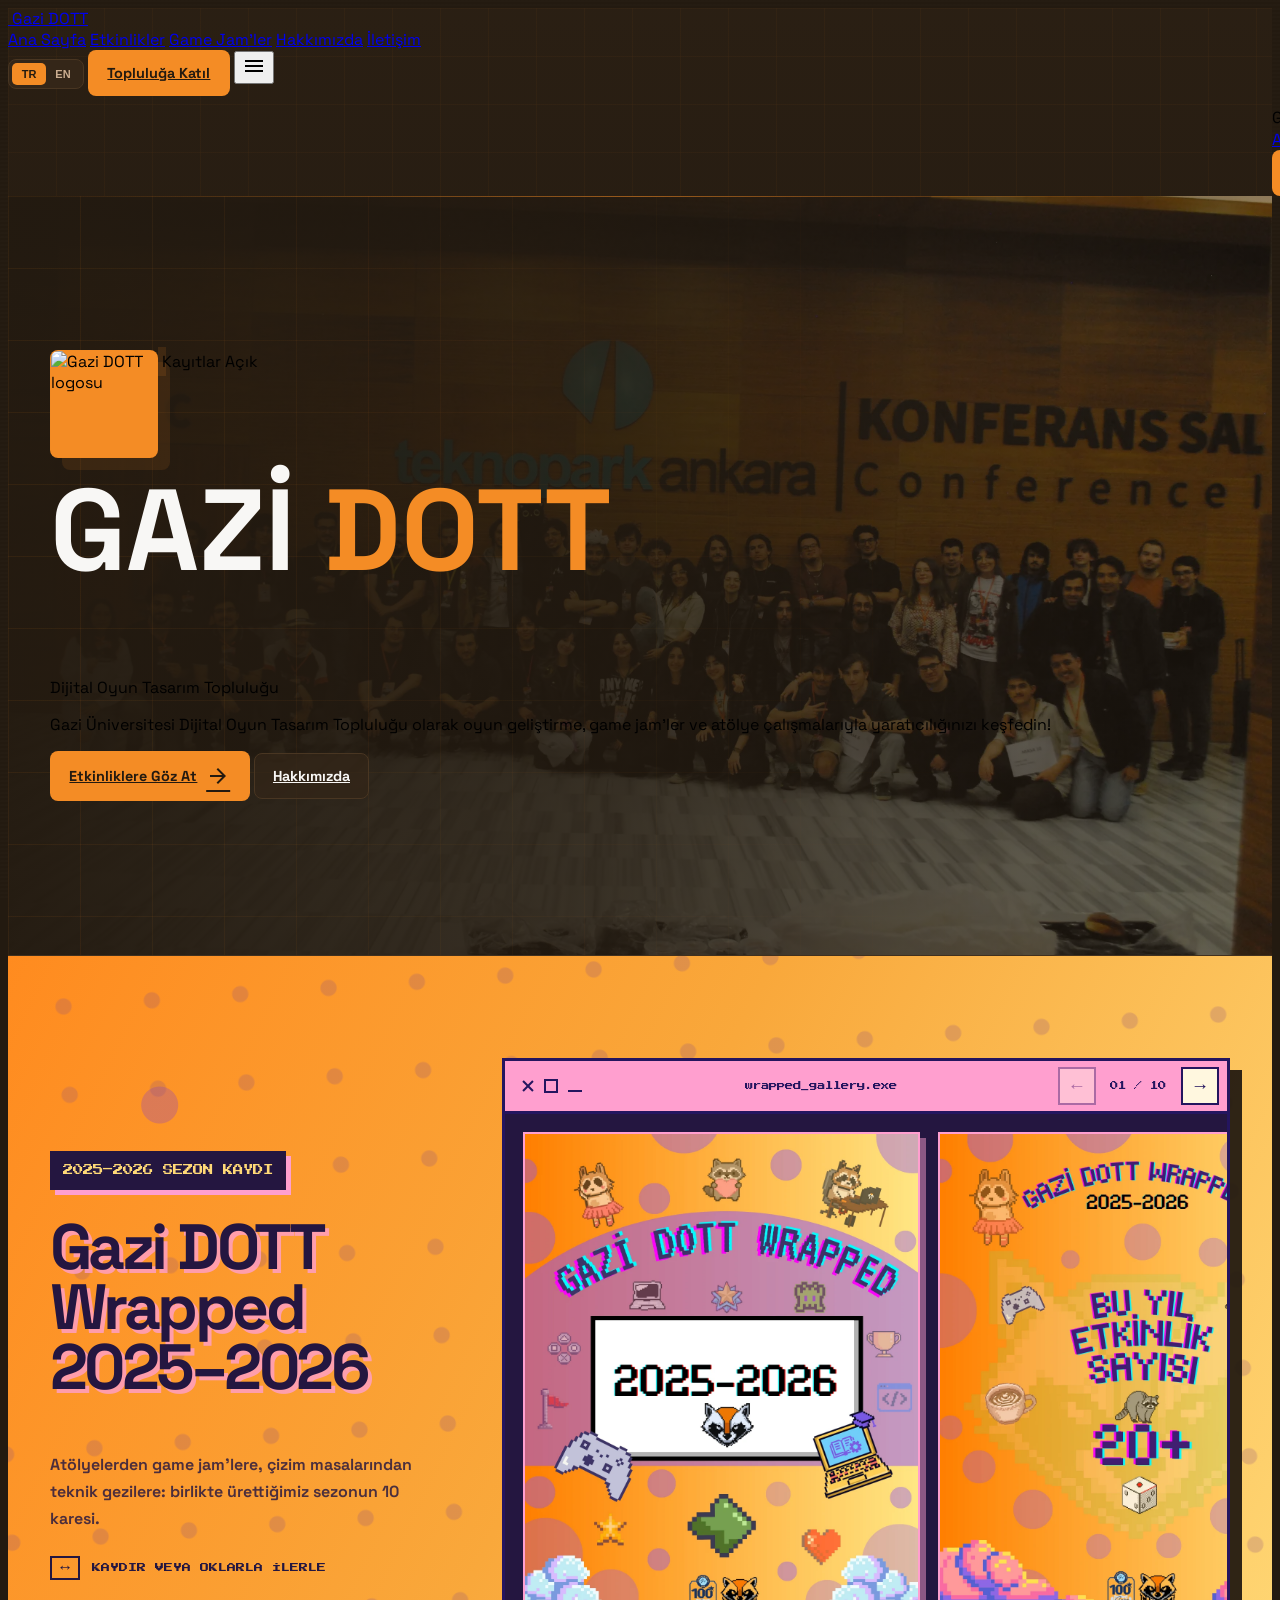
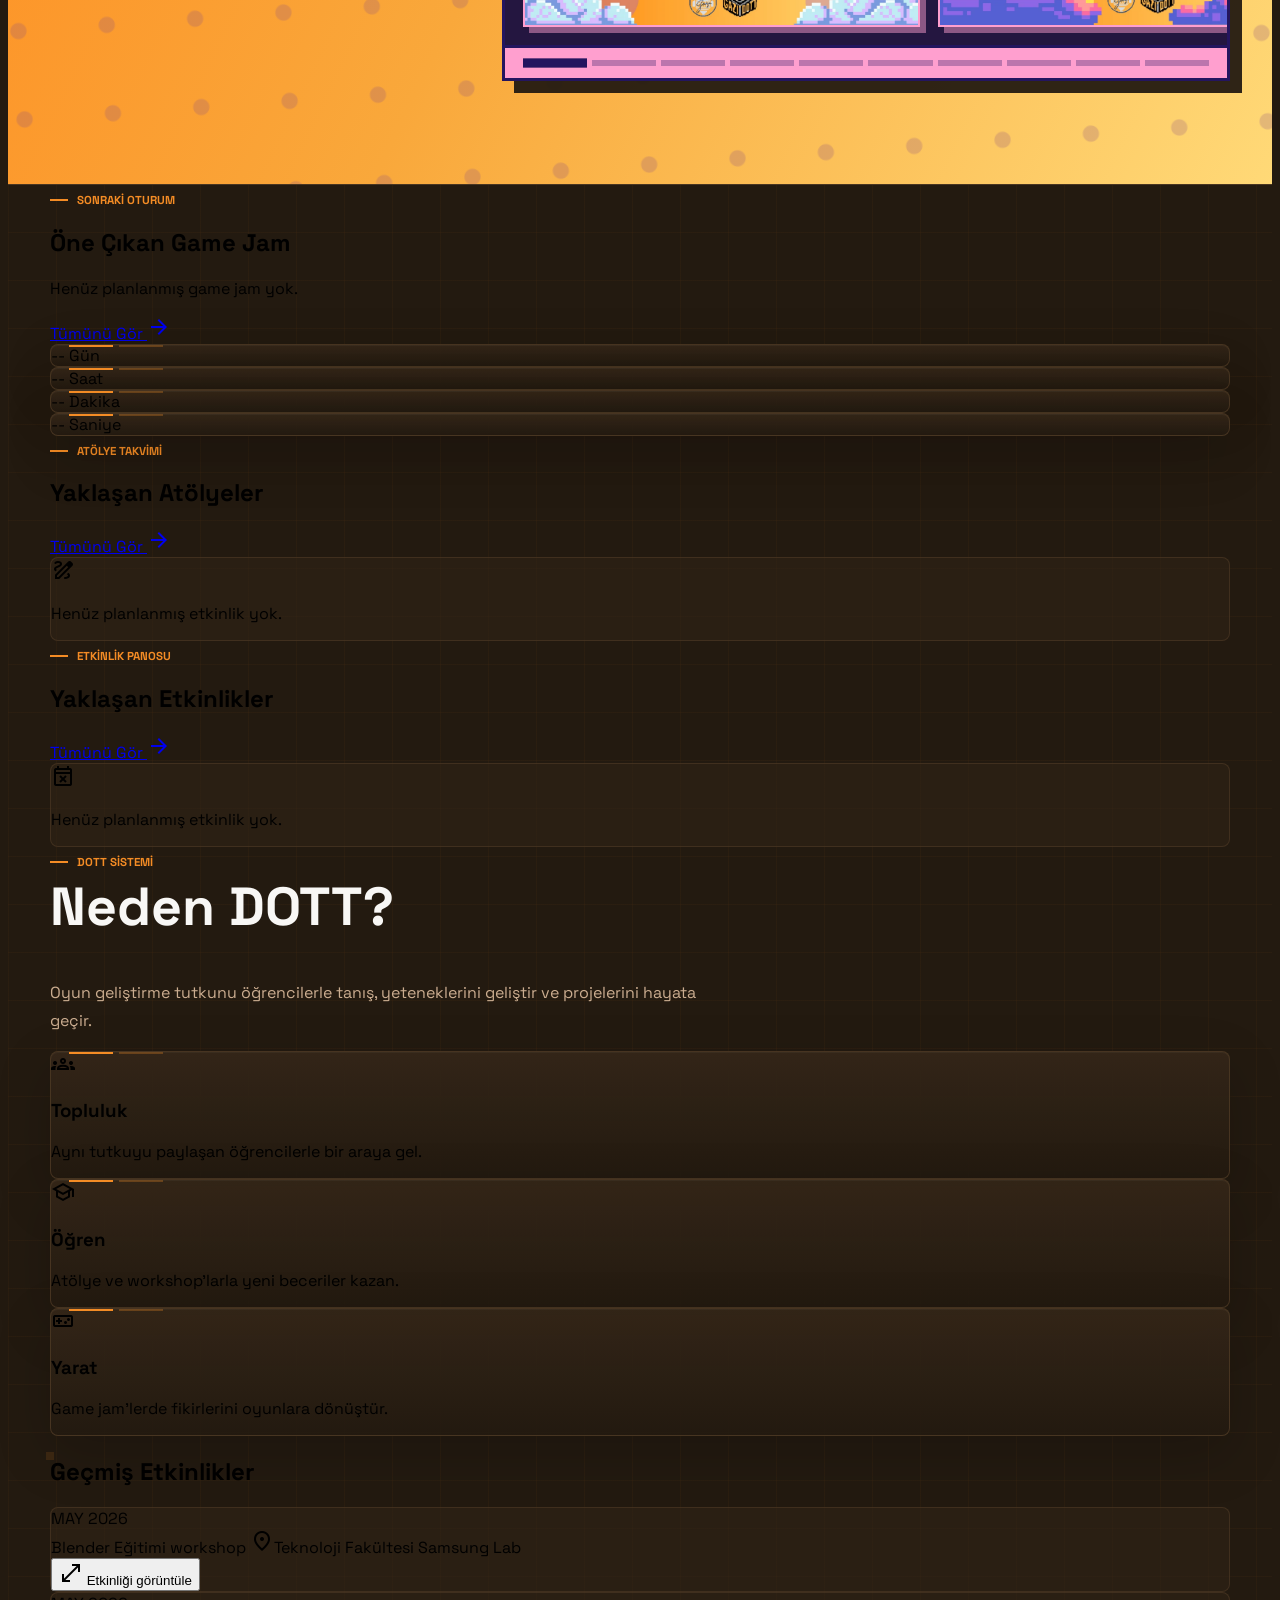
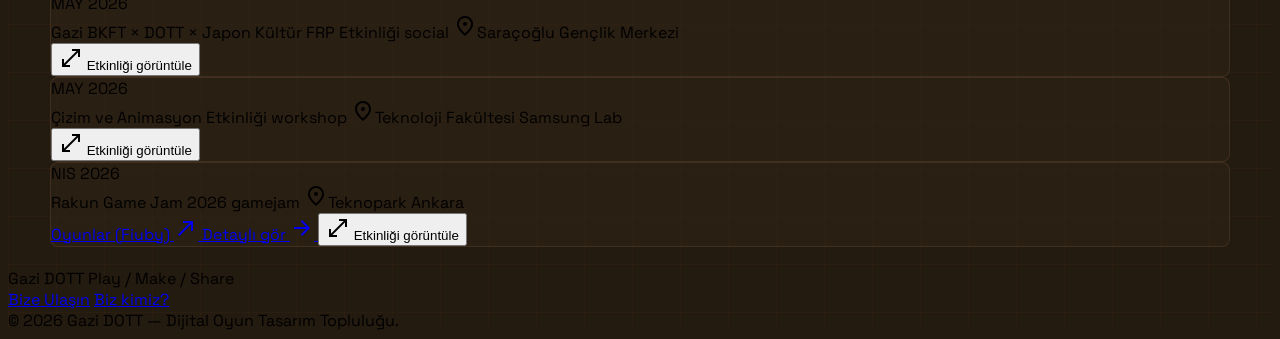
==== commit 9368b414: "Rakun Jam 2026 sayfasını ve sponsor logolarını ekle - Rakun Jam 2026 sayfası: afiş, katılım sayıları" ====
--- a/index.html
+++ b/index.html
@@ -54,7 +54,7 @@
     <div id="navbar-placeholder"></div>
 
     <main class="site-main flex-grow">
-        <section class="hero-stage" style="--hero-image: url('https://images.unsplash.com/photo-1550745165-9bc0b252726f?w=2070&q=85');">
+        <section class="hero-stage" style="--hero-image: url('/assets/index/hero.webp');">
             <div class="section-shell py-14 sm:py-20">
                 <div class="max-w-5xl">
                     <div class="animate-fade-in-up flex items-center gap-5">
@@ -135,43 +135,43 @@
                         data-i18n-aria-label="home.wrapped.galleryLabel">
                         <li class="wrapped-slide" aria-label="1 / 10">
                             <img src="assets/wrapped-2025-2026/1.webp" width="1080" height="1350" loading="lazy" decoding="async"
-                                alt="Gazi DOTT Wrapped 2025–2026 kapak görseli" />
+                                alt="Gazi DOTT Wrapped 2025–2026 kapak görseli: piksel sanat rakun maskotu, oyun kolu, laptop ve kupa ikonlarıyla çevrili “GAZİ DOTT WRAPPED 2025-2026” başlığı" />
                         </li>
                         <li class="wrapped-slide" aria-label="2 / 10">
                             <img src="assets/wrapped-2025-2026/2.webp" width="1080" height="1350" loading="lazy" decoding="async"
-                                alt="Bir yılda 20'den fazla etkinlik düzenlendiğini anlatan Wrapped görseli" />
+                                alt="Gazi DOTT'un 2025–2026 sezonunda 20'den fazla etkinlik düzenlediğini duyuran Wrapped görseli" />
                         </li>
                         <li class="wrapped-slide" aria-label="3 / 10">
                             <img src="assets/wrapped-2025-2026/3.webp" width="1080" height="1350" loading="lazy" decoding="async"
-                                alt="En yüksek katılımlı Rakun Jam etkinliğinin fotoğrafları" />
+                                alt="Rakun Jam'in sezonun en yüksek katılımlı etkinliği olduğunu gösteren Wrapped görseli: 96 yarışmacı, 33 ziyaretçi ve 4 jüri üyesi; Teknopark Ankara Konferans Salonu'nda çekilmiş iki kalabalık grup fotoğrafı" />
                         </li>
                         <li class="wrapped-slide" aria-label="4 / 10">
                             <img src="assets/wrapped-2025-2026/4.webp" width="1080" height="1350" loading="lazy" decoding="async"
-                                alt="Tea and Talk etkinliklerinden topluluk fotoğrafları" />
+                                alt="Tea & Talk etkinliklerini özetleyen Wrapped görseli: oyun sektöründen Hakan Soyözen, Nedim Can İncebay ve Habip Şana ile kafelerde çekilmiş üç topluluk fotoğrafı" />
                         </li>
                         <li class="wrapped-slide" aria-label="5 / 10">
                             <img src="assets/wrapped-2025-2026/5.webp" width="1080" height="1350" loading="lazy" decoding="async"
-                                alt="Draw and Talk etkinliğinden çizim ve topluluk fotoğrafları" />
+                                alt="Draw & Talk etkinliğini özetleyen Wrapped görseli: afiş duvarı önünde grup fotoğrafı ve katılımcıların uzun bir masada birlikte çizim yaptığı atölye anı" />
                         </li>
                         <li class="wrapped-slide" aria-label="6 / 10">
                             <img src="assets/wrapped-2025-2026/6.webp" width="1080" height="1350" loading="lazy" decoding="async"
-                                alt="Godot, Unity ve Blender eğitimlerinden fotoğraflar" />
+                                alt="Godot, Unity ve Blender eğitimlerini özetleyen Wrapped görseli: amfi ve bilgisayar laboratuvarında ders izleyen katılımcıların üç fotoğrafı ve “+500 XP” rozeti" />
                         </li>
                         <li class="wrapped-slide" aria-label="7 / 10">
                             <img src="assets/wrapped-2025-2026/7.webp" width="1080" height="1350" loading="lazy" decoding="async"
-                                alt="Çizim ve animasyon etkinliğinden eğitim fotoğrafları" />
+                                alt="Çizim ve animasyon etkinliğini özetleyen “Hayalden Ekrana” Wrapped görseli: webtoon çizimi ve animasyon derslerinden iki sınıf fotoğrafı" />
                         </li>
                         <li class="wrapped-slide" aria-label="8 / 10">
                             <img src="assets/wrapped-2025-2026/8.webp" width="1080" height="1350" loading="lazy" decoding="async"
-                                alt="TaleWorlds teknik gezisinden topluluk fotoğrafı" />
+                                alt="TaleWorlds teknik gezisini özetleyen Wrapped görseli: TaleWorlds binasının taş cephesi önünde çekilmiş Gazi DOTT topluluk fotoğrafı" />
                         </li>
                         <li class="wrapped-slide" aria-label="9 / 10">
                             <img src="assets/wrapped-2025-2026/9.webp" width="1080" height="1350" loading="lazy" decoding="async"
-                                alt="Kutu oyunu etkinliklerinden topluluk fotoğrafları" />
+                                alt="Kutu oyunu etkinliklerini özetleyen Wrapped görseli: masa etrafında kutu oyunu ve kart oyunu oynayan katılımcıların üç fotoğrafı" />
                         </li>
                         <li class="wrapped-slide" aria-label="10 / 10">
                             <img src="assets/wrapped-2025-2026/10.webp" width="1080" height="1350" loading="lazy" decoding="async"
-                                alt="Yıl sonu mesajı ve gelecek online etkinlik duyurusu" />
+                                alt="Gazi DOTT Wrapped kapanış görseli: sezon boyunca yapılan online etkinliklerin duyurusu ve yaz aylarında sürpriz online etkinliklerle devam edileceği mesajı" />
                         </li>
                     </ol>
 
--- a/css/style.css
+++ b/css/style.css
@@ -195,7 +195,7 @@
     content: "";
     background:
         linear-gradient(90deg, rgba(35, 26, 16, 0.98) 0%, rgba(35, 26, 16, 0.86) 48%, rgba(35, 26, 16, 0.48) 100%),
-        var(--hero-image, none) center 38% / cover no-repeat;
+        var(--hero-image, none) center 50% / cover no-repeat;
 }
 
 .hero-stage::after {
@@ -1104,6 +1104,382 @@
 
 .countdown-glow {
     animation: pulseGlow 2.4s ease-in-out infinite;
+}
+
+/* Rakun Jam 2026 page */
+.hero-stage.rj-hero {
+    min-height: auto;
+}
+
+.rj-breadcrumb {
+    display: flex;
+    flex-wrap: wrap;
+    gap: 0.5rem;
+    margin-bottom: 2rem;
+    color: var(--dott-muted);
+    font-size: 0.8rem;
+}
+
+.rj-breadcrumb a {
+    transition: color 160ms ease;
+}
+
+.rj-breadcrumb a:hover,
+.rj-breadcrumb [aria-current] {
+    color: var(--dott-light);
+}
+
+.rj-hero-grid {
+    display: grid;
+    grid-template-columns: minmax(0, 1.25fr) minmax(0, 0.75fr);
+    gap: clamp(2rem, 5vw, 4rem);
+    align-items: center;
+}
+
+.rj-title {
+    margin-top: 1rem;
+    color: var(--dott-light);
+    font-size: clamp(3rem, 8vw, 6.4rem);
+    font-weight: 800;
+    line-height: 0.9;
+}
+
+.rj-title span {
+    color: var(--dott-primary);
+}
+
+.rj-lead {
+    max-width: 36rem;
+    margin-top: 1.4rem;
+    color: var(--dott-muted);
+    font-size: clamp(1rem, 1.6vw, 1.15rem);
+    line-height: 1.75;
+}
+
+.rj-facts {
+    display: grid;
+    grid-template-columns: repeat(3, minmax(0, 1fr));
+    max-width: 36rem;
+    margin-top: 2rem;
+    border: 1px solid var(--dott-border);
+    border-radius: var(--dott-radius);
+    background: rgba(35, 26, 16, 0.72);
+    backdrop-filter: blur(6px);
+}
+
+.rj-facts div {
+    padding: 0.9rem 1rem;
+}
+
+.rj-facts div + div {
+    border-left: 1px solid var(--dott-border);
+}
+
+.rj-facts dt {
+    color: var(--dott-primary);
+    font-size: 0.68rem;
+    font-weight: 700;
+    text-transform: uppercase;
+}
+
+.rj-facts dd {
+    margin-top: 0.3rem;
+    color: var(--dott-light);
+    font-size: 0.92rem;
+    font-weight: 700;
+}
+
+.rj-poster {
+    justify-self: end;
+    width: min(100%, 380px);
+    overflow: hidden;
+    border: 1px solid rgba(244, 140, 37, 0.45);
+    border-radius: var(--dott-radius);
+    box-shadow: 14px 14px 0 rgba(244, 140, 37, 0.14), 0 24px 60px rgba(0, 0, 0, 0.35);
+}
+
+.rj-poster img {
+    display: block;
+    width: 100%;
+    height: auto;
+}
+
+.rj-stats {
+    display: grid;
+    grid-template-columns: repeat(4, minmax(0, 1fr));
+    gap: 1rem;
+    margin-top: 1.25rem;
+}
+
+.rj-stats li {
+    display: flex;
+    flex-direction: column;
+    gap: 0.35rem;
+    padding: 1.6rem 1.25rem 1.25rem;
+}
+
+.rj-stats strong {
+    color: var(--dott-light);
+    font-size: clamp(2.2rem, 5vw, 3.4rem);
+    font-weight: 800;
+    line-height: 1;
+}
+
+.rj-stats li:first-child strong {
+    color: var(--dott-primary);
+}
+
+.rj-stats span {
+    color: var(--dott-muted);
+    font-size: 0.85rem;
+    font-weight: 600;
+}
+
+.rj-about {
+    display: grid;
+    grid-template-columns: minmax(0, 1fr) minmax(0, 1fr);
+    gap: clamp(2rem, 5vw, 4.5rem);
+    align-items: start;
+}
+
+.rj-flow {
+    display: grid;
+    gap: 0.9rem;
+    counter-reset: rj-flow;
+}
+
+.rj-flow li {
+    position: relative;
+    padding: 1.15rem 1.25rem 1.15rem 4.1rem;
+    counter-increment: rj-flow;
+}
+
+.rj-flow li::before {
+    position: absolute;
+    top: 1.15rem;
+    left: 1.15rem;
+    display: grid;
+    width: 2rem;
+    height: 2rem;
+    place-items: center;
+    content: counter(rj-flow);
+    border: 1px solid rgba(244, 140, 37, 0.45);
+    border-radius: 6px;
+    color: var(--dott-primary);
+    font-weight: 800;
+}
+
+.rj-flow-day {
+    color: var(--dott-primary);
+    font-size: 0.72rem;
+    font-weight: 700;
+    text-transform: uppercase;
+}
+
+.rj-flow h3 {
+    margin-top: 0.3rem;
+    color: var(--dott-light);
+    font-size: 1.05rem;
+    font-weight: 700;
+}
+
+.rj-flow p {
+    margin-top: 0.3rem;
+    color: var(--dott-muted);
+    font-size: 0.9rem;
+    line-height: 1.6;
+}
+
+.rj-games {
+    scroll-margin-top: 72px;
+}
+
+.rj-embed {
+    margin-top: 2rem;
+    overflow: hidden;
+    border: 1px solid var(--dott-border);
+    border-radius: var(--dott-radius);
+    background: var(--dott-card);
+    box-shadow: 0 24px 60px rgba(0, 0, 0, 0.25);
+}
+
+.rj-embed-bar {
+    display: flex;
+    align-items: center;
+    gap: 0.9rem;
+    padding: 0.7rem 1rem;
+    border-bottom: 1px solid var(--dott-border);
+}
+
+.rj-embed-dots {
+    display: flex;
+    gap: 0.35rem;
+}
+
+.rj-embed-dots i {
+    width: 9px;
+    height: 9px;
+    border-radius: 999px;
+    background: var(--dott-border);
+}
+
+.rj-embed-dots i:first-child {
+    background: var(--dott-primary);
+}
+
+.rj-embed-url {
+    min-width: 0;
+    overflow: hidden;
+    color: var(--dott-muted);
+    font-family: ui-monospace, monospace;
+    font-size: 0.78rem;
+    text-overflow: ellipsis;
+    white-space: nowrap;
+}
+
+.rj-embed iframe {
+    display: block;
+    width: 100%;
+    height: clamp(560px, 82vh, 900px);
+    border: 0;
+    background: #0b0b0f;
+}
+
+.rj-sponsors {
+    display: grid;
+    grid-template-columns: repeat(auto-fill, minmax(170px, 1fr));
+    gap: 1rem;
+    margin-top: 1.75rem;
+}
+
+.rj-sponsor {
+    display: flex;
+    min-width: 0;
+    flex-direction: column;
+    gap: 0.55rem;
+}
+
+.rj-sponsor-logo {
+    display: grid;
+    height: 104px;
+    place-items: center;
+    padding: 1rem 1.15rem;
+    border: 1px solid rgba(244, 140, 37, 0.18);
+    border-radius: var(--dott-radius);
+    background: #fff;
+    transition: transform 180ms ease, box-shadow 180ms ease;
+}
+
+.rj-sponsor:hover .rj-sponsor-logo {
+    transform: translateY(-2px);
+    box-shadow: 6px 6px 0 rgba(244, 140, 37, 0.22);
+}
+
+.rj-sponsor-logo img {
+    width: auto;
+    max-width: 100%;
+    height: auto;
+    max-height: 64px;
+    object-fit: contain;
+}
+
+.rj-sponsor-text {
+    color: var(--dott-bg);
+    font-size: 1.45rem;
+    font-weight: 800;
+}
+
+.rj-sponsor-name {
+    color: var(--dott-muted);
+    font-size: 0.78rem;
+    font-weight: 600;
+    line-height: 1.35;
+}
+
+.rj-sponsors-heading {
+    margin-top: 2.5rem;
+    color: var(--dott-light);
+    font-size: 1.05rem;
+    font-weight: 700;
+}
+
+.rj-sponsors-media .rj-sponsor-logo {
+    height: 88px;
+}
+
+.rj-sponsors-media .rj-sponsor-logo img {
+    max-height: 56px;
+}
+
+@media (prefers-reduced-motion: reduce) {
+    .rj-sponsor-logo {
+        transition: none;
+    }
+
+    .rj-sponsor:hover .rj-sponsor-logo {
+        transform: none;
+    }
+}
+
+.rj-next {
+    display: flex;
+    align-items: center;
+    justify-content: space-between;
+    gap: 1.5rem;
+    margin-top: 3.5rem;
+    padding: clamp(1.4rem, 3vw, 2rem);
+}
+
+@media (max-width: 900px) {
+    .rj-hero-grid,
+    .rj-about {
+        grid-template-columns: minmax(0, 1fr);
+    }
+
+    .rj-poster {
+        justify-self: start;
+        width: min(100% - 14px, 360px);
+    }
+
+    .rj-stats {
+        grid-template-columns: repeat(2, minmax(0, 1fr));
+    }
+}
+
+@media (max-width: 640px) {
+    .rj-facts {
+        grid-template-columns: minmax(0, 1fr);
+    }
+
+    .rj-facts div + div {
+        border-top: 1px solid var(--dott-border);
+        border-left: 0;
+    }
+
+    .rj-embed iframe {
+        height: 78vh;
+        min-height: 520px;
+        max-height: 760px;
+    }
+
+    .rj-next {
+        align-items: stretch;
+        flex-direction: column;
+    }
+
+    .rj-sponsors {
+        grid-template-columns: repeat(2, minmax(0, 1fr));
+        gap: 0.75rem;
+    }
+
+    .rj-sponsor-logo {
+        height: 84px;
+        padding: 0.75rem;
+    }
+
+    .rj-sponsor-logo img {
+        max-height: 52px;
+    }
 }
 
 #mobile-menu-overlay {
